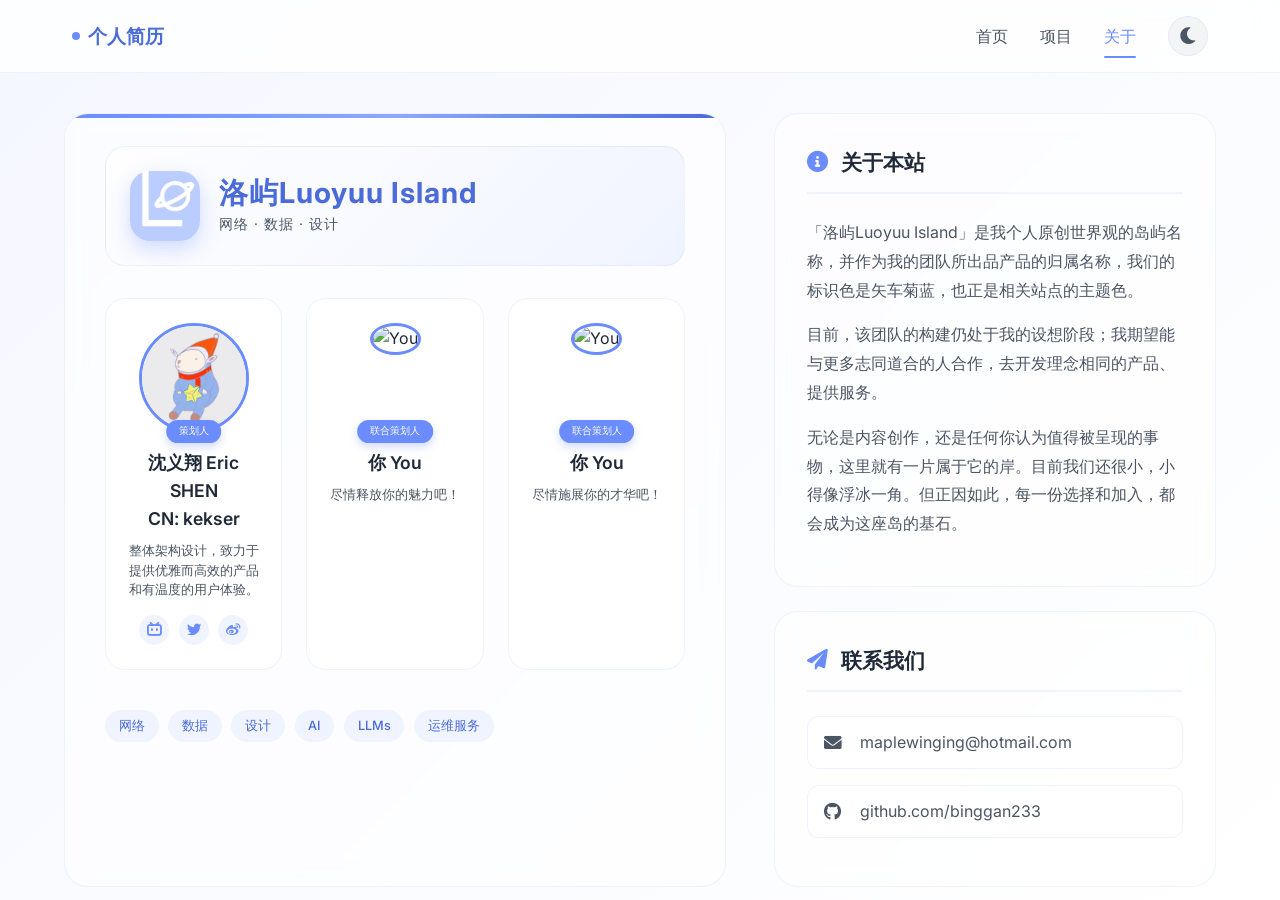
==== about.html @ a8c3c69e "v1.0" ====
<!doctype html>
<html lang="zh-CN">
  <head>
    <meta charset="UTF-8" />
    <meta
      name="viewport"
      content="width=device-width, initial-scale=1.0, viewport-fit=cover"
    />
    <title>关于本站 - Eric SHEN</title>

    <!-- 字体 & 图标库 -->
    <link rel="preconnect" href="https://fonts.googleapis.com" />
    <link rel="preconnect" href="https://fonts.gstatic.com" crossorigin />
    <link
      href="https://fonts.googleapis.com/css2?family=Inter:opsz,wght@14..32,300..700&display=swap"
      rel="stylesheet"
    />
    <link
      href="https://fonts.googleapis.com/css2?family=Noto+Sans+SC:wght@300;400;500;700;900&display=swap"
      rel="stylesheet"
    />
    <link
      rel="stylesheet"
      href="https://cdnjs.cloudflare.com/ajax/libs/font-awesome/6.0.0-beta3/css/all.min.css"
    />

    <!-- CSS文件 -->
    <link rel="stylesheet" href="css/style.css" />
    <link rel="stylesheet" href="css/pages/about/about.css" />
  </head>
  <body>
    <!-- 导航栏 -->
    <nav class="navbar">
      <div class="nav-container">
        <div class="logo">
          <span class="dot"></span>
          <span>个人简历</span>
        </div>
        <div class="nav-right">
          <div class="nav-links">
            <a href="index.html">首页</a>
            <a href="projects.html">项目</a>
            <!-- <a href="contact.html">联系</a> -->
            <a href="about.html" class="active">关于</a>
          </div>
          <button
            class="theme-toggle"
            id="themeToggle"
            aria-label="切换夜间/日间模式"
          >
            <i class="fas fa-moon"></i>
            <i class="fas fa-sun"></i>
          </button>
        </div>
      </div>
    </nav>

    <!-- 关于页面 - 全屏宽布局 -->
    <main class="about-container">
      <!-- 几何粒子背景 -->
      <div class="particle-bg">
        <!-- 圆形粒子 -->
        <div class="geo-particle circle-particle geo-particle-1"></div>
        <div class="geo-particle circle-particle geo-particle-4"></div>
        <div class="geo-particle circle-particle geo-particle-7"></div>
        <div class="geo-particle circle-particle geo-particle-10"></div>

        <!-- 三角形粒子 -->
        <div class="geo-particle triangle-particle geo-particle-2"></div>
        <div class="geo-particle triangle-particle geo-particle-5"></div>
        <div class="geo-particle triangle-particle geo-particle-8"></div>
        <div class="geo-particle triangle-particle geo-particle-11"></div>

        <!-- 正方形粒子 -->
        <div class="geo-particle square-particle geo-particle-3"></div>
        <div class="geo-particle square-particle geo-particle-6"></div>
        <div class="geo-particle square-particle geo-particle-9"></div>
        <div class="geo-particle square-particle geo-particle-12"></div>
      </div>

      <div class="about-content-wrapper">
        <div class="about-content">
          <!-- 左侧：创作团队信息 -->
          <div class="about-team">
            <!-- 团队Logo整合在卡片顶部 -->
            <div class="team-card-header">
              <div class="team-logo-badge">
                <img
                  src="images/luoyuu_logo.png"
                  alt="luoyuu Logo"
                  class="team-logo-badge-image"
                />
                <div class="team-logo-badge-text">
                  <h2 class="team-badge-name">洛屿Luoyuu Island</h2>
                  <p class="team-badge-sub">网络 · 数据 · 设计</p>
                </div>
              </div>
            </div>

            <div class="team-header"></div>

            <div class="team-grid">
              <!-- 成员1 -->
              <div class="team-member">
                <div class="member-avatar">
                  <img src="images/kekser_ava.jpg" alt="Eric SHEN" />
                  <div class="member-role">策划人</div>
                </div>
                <h3 class="member-name">沈义翔 Eric SHEN<br />CN: kekser</h3>
                <p class="member-bio">
                  整体架构设计，致力于提供优雅而高效的产品和有温度的用户体验。
                </p>
                <div class="member-social">
                  <a
                    href="https://space.bilibili.com/57763685"
                    class="member-social-link"
                    target="_blank"
                    ><i class="fab fa-bilibili"></i
                  ></a>
                  <a
                    href="https://x.com/binggankekser"
                    class="member-social-link"
                    target="_blank"
                    ><i class="fab fa-twitter"></i
                  ></a>
                  <a
                    href="https://weibo.com/u/6012935166"
                    class="member-social-link"
                    target="_blank"
                    ><i class="fab fa-weibo"></i
                  ></a>
                </div>
              </div>

              <!-- 成员2 -->
              <div class="team-member">
                <div class="member-avatar">
                  <img
                    src="https://ui-avatars.com/api/?name=你&size=60&background=8aa9ff&color=fff&bold=false"
                    alt="You"
                  />
                  <div class="member-role">联合策划人</div>
                </div>
                <h3 class="member-name">你 You</h3>
                <p class="member-bio">尽情释放你的魅力吧！</p>
              </div>

              <!-- 成员3 -->
              <div class="team-member">
                <div class="member-avatar">
                  <img
                    src="https://ui-avatars.com/api/?name=你&size=60&background=8aa9ff&color=fff&bold=true"
                    alt="You"
                  />
                  <div class="member-role">联合策划人</div>
                </div>
                <h3 class="member-name">你 You</h3>
                <p class="member-bio">尽情施展你的才华吧！</p>
              </div>
            </div>
            <div class="about-tech">
              <span class="tech-badge">网络</span>
              <span class="tech-badge">数据</span>
              <span class="tech-badge">设计</span>
              <span class="tech-badge">AI</span>
              <span class="tech-badge">LLMs</span>
              <span class="tech-badge">运维服务</span>
            </div>
          </div>

          <!-- 右侧：简介信息 -->
          <div class="about-info">
            <!-- 简介卡片 -->
            <div class="info-card about-card">
              <h2 class="card-title-with-icon">
                <i class="fas fa-info-circle"></i>
                关于本站
              </h2>
              <div class="about-description">
                <p>
                  「洛屿Luoyuu
                  Island」是我个人原创世界观的岛屿名称，并作为我的团队所出品产品的归属名称，我们的标识色是矢车菊蓝，也正是相关站点的主题色。
                </p>
                <p>
                  目前，该团队的构建仍处于我的设想阶段；我期望能与更多志同道合的人合作，去开发理念相同的产品、提供服务。
                </p>
                <p>
                  无论是内容创作，还是任何你认为值得被呈现的事物，这里就有一片属于它的岸。目前我们还很小，小得像浮冰一角。但正因如此，每一份选择和加入，都会成为这座岛的基石。
                </p>
              </div>
            </div>

            <!-- 联系卡片 -->
            <div class="info-card contact-card-about">
              <h2 class="card-title-with-icon">
                <i class="fas fa-paper-plane"></i>
                联系我们
              </h2>
              <div class="contact-methods">
                <a
                  href="mailto:maplewinging@hotmail.com"
                  class="contact-method"
                >
                  <i class="fas fa-envelope"></i>
                  <span>maplewinging@hotmail.com</span>
                </a>
                <a
                  href="https://github.com/binggan233"
                  class="contact-method"
                  target="_blank"
                >
                  <i class="fab fa-github"></i>
                  <span>github.com/binggan233</span>
                </a>
              </div>
            </div>
          </div>
        </div>
      </div>

      <!-- 版权信息 -->
      <div class="copyright-footer">
        <p class="copyright-text-footer">
          <i class="fa-regular fa-copyright"></i>
          2026 Eric SHEN · Luoyuu Island 版权所有
        </p>
        <p class="copyright-small-footer">
          v1.0 / in Nanjing / 最后更新: 2026.02
        </p>
      </div>
    </main>

    <!-- JavaScript 文件 -->
    <script src="js/pages/main.js"></script>
    <script src="js/pages/about/about.js"></script>
  </body>
</html>
---- css/style.css ----
/* ===== 主样式入口文件 ===== */

/* 基础样式 */
@import "base.css";

/* 布局样式 */
@import "layout.css";

/* 组件样式 */
@import "components/about.css";
@import "components/academy.css";
@import "components/awards.css";
@import "components/contact.css";
@import "components/content-cards.css";
@import "components/copyright.css";
@import "components/education.css"; /*未使用*/
@import "components/faq.css";
@import "components/hobbies.css";
@import "components/profile-card.css";
@import "components/projects.css";
@import "components/recommendations.css";
@import "components/skills.css";
@import "components/timeline.css";

/* 弹窗样式 */
@import "modals.css";

/* 响应式样式（最后引入） */
@import "responsive.css";
---- css/pages/about/about.css ----
/* ===== 关于页面 - 全屏宽布局 ===== */
.about-container {
  min-height: 100vh;
  width: 100%;
  position: fixed;
  overflow-x: hidden;
  background: linear-gradient(
    135deg,
    var(--bg-light) 0%,
    var(--primary-soft) 100%
  );
  padding: 2rem 4rem 0;
  display: flex;
  flex-direction: column;
}

/* ===== 几何粒子背景 ===== */
.particle-bg {
  position: absolute;
  top: 0;
  left: 0;
  width: 100%;
  height: 100%;
  overflow: hidden;
  pointer-events: none;
  z-index: 0;
}

/* 基础粒子样式 */
.geo-particle {
  position: absolute;
  opacity: 0;
  animation: floatAndFlicker 12s ease-in-out infinite;
}

/* 圆形粒子 */
.circle-particle {
  width: 60px;
  height: 60px;
  border-radius: 50%;
  background: radial-gradient(
    circle at 30% 30%,
    rgba(106, 140, 255, 0.6),
    rgba(74, 107, 216, 0.2)
  );
  box-shadow: 0 0 30px rgba(106, 140, 255, 0.3);
}

/* 三角形粒子 */
.triangle-particle {
  width: 0;
  height: 0;
  border-left: 35px solid transparent;
  border-right: 35px solid transparent;
  border-bottom: 60px solid rgba(138, 169, 255, 0.5);
  transform-origin: center;
  filter: drop-shadow(0 0 20px rgba(138, 169, 255, 0.3));
}

/* 正方形粒子 */
.square-particle {
  width: 50px;
  height: 50px;
  background: rgba(74, 107, 216, 0.4);
  transform: rotate(45deg);
  box-shadow: 0 0 30px rgba(74, 107, 216, 0.3);
}

/* 菱形粒子 */
.diamond-particle {
  width: 45px;
  height: 45px;
  background: rgba(124, 156, 255, 0.4);
  transform: rotate(45deg) scale(1);
  box-shadow: 0 0 30px rgba(124, 156, 255, 0.3);
}

/* 六边形粒子（近似） */
.hexagon-particle {
  width: 55px;
  height: 55px;
  background: rgba(90, 122, 224, 0.35);
  clip-path: polygon(25% 0%, 75% 0%, 100% 50%, 75% 100%, 25% 100%, 0% 50%);
  box-shadow: 0 0 30px rgba(90, 122, 224, 0.3);
}

/* 添加更多颜色变体 */
.circle-particle:nth-child(1) {
  background: radial-gradient(circle at 30% 30%, #6a8cff, #4a6bd8);
}
.circle-particle:nth-child(2) {
  background: radial-gradient(circle at 30% 30%, #8aa9ff, #6a8cff);
}
.circle-particle:nth-child(3) {
  background: radial-gradient(circle at 30% 30%, #7c9cff, #5a7ae0);
}
.circle-particle:nth-child(4) {
  background: radial-gradient(circle at 30% 30%, #9bb5ff, #7c9cff);
}

.triangle-particle:nth-child(1) {
  border-bottom-color: rgba(106, 140, 255, 0.6);
}
.triangle-particle:nth-child(2) {
  border-bottom-color: rgba(138, 169, 255, 0.6);
}
.triangle-particle:nth-child(3) {
  border-bottom-color: rgba(124, 156, 255, 0.6);
}
.triangle-particle:nth-child(4) {
  border-bottom-color: rgba(90, 122, 224, 0.6);
}

.square-particle:nth-child(1) {
  background: rgba(74, 107, 216, 0.5);
}
.square-particle:nth-child(2) {
  background: rgba(106, 140, 255, 0.5);
}
.square-particle:nth-child(3) {
  background: rgba(138, 169, 255, 0.5);
}
.square-particle:nth-child(4) {
  background: rgba(124, 156, 255, 0.5);
}

/* 粒子位置 */
.geo-particle-1 {
  top: 10%;
  left: 5%;
  animation-delay: 0s;
}

.geo-particle-2 {
  top: 20%;
  right: 8%;
  animation-delay: 1.5s;
}

.geo-particle-3 {
  bottom: 15%;
  left: 12%;
  animation-delay: 2.8s;
}

.geo-particle-4 {
  bottom: 25%;
  right: 15%;
  animation-delay: 4.2s;
}

.geo-particle-5 {
  top: 40%;
  left: 20%;
  animation-delay: 5.5s;
}

.geo-particle-6 {
  top: 60%;
  right: 25%;
  animation-delay: 6.8s;
}

.geo-particle-7 {
  bottom: 40%;
  left: 30%;
  animation-delay: 8s;
}

.geo-particle-8 {
  top: 70%;
  right: 35%;
  animation-delay: 9.5s;
}

.geo-particle-9 {
  top: 15%;
  left: 45%;
  animation-delay: 10.8s;
}

.geo-particle-10 {
  bottom: 55%;
  right: 45%;
  animation-delay: 12s;
}

.geo-particle-11 {
  top: 80%;
  left: 55%;
  animation-delay: 13.5s;
}

.geo-particle-12 {
  bottom: 65%;
  right: 60%;
  animation-delay: 14.8s;
}

/* 浮动和闪烁动画 */
@keyframes floatAndFlicker {
  0% {
    transform: translate(0, 0) rotate(0deg) scale(0.8);
    opacity: 0;
  }
  10% {
    opacity: 0.6;
  }
  20% {
    transform: translate(30px, -20px) rotate(45deg) scale(1.2);
    opacity: 0.8;
  }
  30% {
    transform: translate(-20px, 30px) rotate(90deg) scale(1);
    opacity: 0.5;
  }
  40% {
    transform: translate(40px, 10px) rotate(135deg) scale(1.1);
    opacity: 0.7;
  }
  50% {
    transform: translate(-30px, -30px) rotate(180deg) scale(0.9);
    opacity: 0.4;
  }
  60% {
    transform: translate(20px, 40px) rotate(225deg) scale(1.3);
    opacity: 0.9;
  }
  70% {
    transform: translate(-40px, -10px) rotate(270deg) scale(1);
    opacity: 0.5;
  }
  80% {
    transform: translate(10px, -40px) rotate(315deg) scale(1.1);
    opacity: 0.6;
  }
  90% {
    transform: translate(-10px, 20px) rotate(360deg) scale(0.9);
    opacity: 0.4;
  }
  100% {
    transform: translate(0, 0) rotate(0deg) scale(0.8);
    opacity: 0;
  }
}

@keyframes breatheAndMove {
  0% {
    transform: translate(0, 0) rotate(0deg) scale(1);
    opacity: 0.2;
  }
  25% {
    transform: translate(20px, -15px) rotate(45deg) scale(1.3);
    opacity: 0.6;
  }
  50% {
    transform: translate(-15px, 25px) rotate(90deg) scale(1);
    opacity: 0.3;
  }
  75% {
    transform: translate(25px, -20px) rotate(180deg) scale(1.2);
    opacity: 0.5;
  }
  100% {
    transform: translate(0, 0) rotate(0deg) scale(1);
    opacity: 0.2;
  }
}

.geo-particle {
  animation: breatheAndMove 18s ease-in-out infinite;
}

/* ===== 内容包装器 ===== */
.about-content-wrapper {
  /* position: relative; */
  z-index: 1;
  flex: 0.2;
  margin: 0.5rem auto;
}

/* ===== 主要内容区域 ===== */
.about-content {
  display: grid;
  grid-template-columns: 1.2fr 0.8fr;
  gap: 3rem;
  max-width: 1600px;
  margin: 0 auto;
}

/* ===== 左侧：创作团队（包含Logo） ===== */
.about-team {
  background: rgba(255, 255, 255, 0.6);
  backdrop-filter: blur(10px);
  border-radius: var(--radius-xl);
  padding: 2rem 2.5rem;
  box-shadow: var(--shadow-lg);
  border: 1px solid var(--border-light);
  position: relative;
  overflow: hidden;
}

/* 卡片顶部的装饰线条 */
.about-team::before {
  content: "";
  position: absolute;
  top: 0;
  left: 0;
  width: 100%;
  height: 4px;
  background: linear-gradient(
    90deg,
    var(--primary),
    var(--primary-light),
    var(--primary-deep)
  );
  z-index: 1;
}

/* 团队卡片头部 - 整合Logo区域 */
.team-card-header {
  background: linear-gradient(
    315deg,
    var(--primary-soft),
    rgba(255, 255, 255, 0.5)
  );
  border-radius: var(--radius-lg);
  padding: 1.5rem;
  margin-bottom: 2rem;
  border: 1px solid var(--border-light);
  box-shadow: var(--shadow-sm);
  display: flex;
  flex-direction: column;
  gap: 1rem;
}

.team-logo-badge {
  display: flex;
  align-items: center;
  gap: 1.2rem;
}

.team-logo-badge-image {
  width: 70px;
  height: 70px;
  border-radius: 20px; /* 方形圆角，区别于头像的圆形 */
  object-fit: cover;
  /* border: 2px solid var(--primary); */
  box-shadow: 0 8px 20px rgba(106, 140, 255, 0.3);
  background: white;
  transition: all 0.3s ease;
}

.team-logo-badge:hover .team-logo-badge-image {
  transform: rotate(-5deg) scale(1.05);
}

.team-logo-badge-text {
  text-align: left;
}

.team-badge-name {
  font-size: 1.8rem;
  font-weight: 700;
  color: var(--primary-deep);
  margin-bottom: 0.2rem;
  line-height: 1.2;
  letter-spacing: 1px;
}

.team-badge-sub {
  font-size: 0.85rem;
  color: var(--text-secondary);
  letter-spacing: 1px;
  text-transform: uppercase;
}

.team-header {
  margin-bottom: 2rem;
  padding-left: 0.5rem;
}

.section-tag {
  display: inline-block;
  font-size: 0.8rem;
  font-weight: 600;
  letter-spacing: 2px;
  color: var(--primary);
  text-transform: uppercase;
  background: var(--primary-soft);
  padding: 0.2rem 1rem;
  border-radius: var(--radius-full);
  margin-bottom: 1rem;
}

.team-title {
  font-size: 2.2rem;
  font-weight: 700;
  color: var(--text-primary);
  margin-bottom: 0.5rem;
  line-height: 1.2;
}

.team-subtitle {
  font-size: 1rem;
  color: var(--text-secondary);
}

/* 团队成员网格 - 保持不变，但微调间距 */
.team-grid {
  display: grid;
  grid-template-columns: repeat(3, 1fr);
  gap: 1.5rem;
  margin-bottom: 2.5rem;
}

.team-member {
  background: var(--card-bg);
  border-radius: var(--radius-lg);
  padding: 1.5rem 1.2rem;
  text-align: center;
  transition: all 0.3s ease;
  border: 1px solid var(--border-light);
  box-shadow: var(--shadow-sm);
}

.team-member:hover {
  transform: translateY(-8px);
  border-color: var(--primary);
  box-shadow: var(--shadow-lg);
}

.member-avatar {
  position: relative;
  width: 110px;
  height: 110px;
  margin: 0 auto 1rem;
}

.member-avatar img {
  width: 100%;
  height: 100%;
  border-radius: 50%;
  object-fit: cover;
  border: 3px solid var(--primary);
  box-shadow: var(--shadow-md);
  transition: all 0.3s ease;
}

.team-member:hover .member-avatar img {
  transform: scale(1.05);
}

.member-role {
  position: absolute;
  bottom: -10px;
  left: 50%;
  transform: translateX(-50%);
  background: var(--primary);
  color: white;
  font-size: 0.65rem;
  font-weight: 500;
  padding: 0.2rem 0.8rem;
  border-radius: var(--radius-full);
  white-space: nowrap;
  box-shadow: 0 4px 8px rgba(106, 140, 255, 0.3);
}

.member-name {
  font-size: 1.1rem;
  font-weight: 600;
  color: var(--text-primary);
  margin-bottom: 0.5rem;
}

.member-bio {
  font-size: 0.8rem;
  color: var(--text-secondary);
  line-height: 1.5;
  margin-bottom: 1rem;
}

.member-social {
  display: flex;
  justify-content: center;
  gap: 0.6rem;
}

.member-social-link {
  width: 30px;
  height: 30px;
  border-radius: 50%;
  background: var(--primary-soft);
  color: var(--primary);
  display: flex;
  align-items: center;
  justify-content: center;
  transition: all 0.3s ease;
  font-size: 0.9rem;
  text-decoration: none; /* 移除下划线 */
}

.member-social-link:hover {
  background: var(--primary);
  color: white;
  transform: translateY(-3px);
}

/* ===== 右侧：简介信息 ===== */
.about-info {
  display: flex;
  flex-direction: column;
  gap: 1.5rem;
}

.info-card {
  background: rgba(255, 255, 255, 0.6);
  backdrop-filter: blur(10px);
  border-radius: var(--radius-xl);
  padding: 2rem;
  box-shadow: var(--shadow-lg);
  border: 1px solid var(--border-light);
  transition: all 0.3s ease;
}

.info-card:hover {
  transform: translateY(-5px);
  border-color: var(--primary);
}

.card-title-with-icon {
  display: flex;
  align-items: center;
  gap: 0.8rem;
  font-size: 1.3rem;
  font-weight: 600;
  color: var(--text-primary);
  margin-bottom: 1.5rem;
  border-bottom: 2px solid var(--primary-soft);
  padding-bottom: 0.8rem;
}

.card-title-with-icon i {
  color: var(--primary);
}

/* 关于描述 */
.about-description {
  color: var(--text-secondary);
  line-height: 1.8;
  /* margin-bottom: 1.5rem; */
}

.about-description p {
  margin-bottom: 1rem;
}

.about-tech {
  display: flex;
  flex-wrap: wrap;
  gap: 0.6rem;
}

.tech-badge {
  padding: 0.3rem 0.8rem;
  background: var(--primary-soft);
  color: var(--primary-deep);
  border-radius: var(--radius-full);
  font-size: 0.8rem;
  font-weight: 500;
  border: 1px solid transparent;
  transition: all 0.3s ease;
}

.tech-badge:hover {
  background: var(--primary);
  color: white;
  transform: translateY(-2px);
}

/* 联系方法 */
.contact-methods {
  display: flex;
  flex-direction: column;
  gap: 1rem;
  margin-bottom: 1rem;
}

.contact-method {
  display: flex;
  align-items: center;
  gap: 1rem;
  padding: 0.8rem 1rem;
  background: var(--card-bg);
  border-radius: var(--radius-md);
  color: var(--text-secondary);
  text-decoration: none;
  transition: all 0.3s ease;
  border: 1px solid var(--border-light);
}

.contact-method:hover {
  background: var(--primary);
  color: white;
  transform: translateX(8px);
}

.contact-method i {
  width: 20px;
  font-size: 1.1rem;
}

.contact-note {
  font-size: 0.8rem;
  color: var(--text-soft);
  text-align: center;
  margin-top: 0.5rem;
}

@keyframes heartbeat {
  0%,
  100% {
    transform: scale(1);
  }
  25% {
    transform: scale(1.1);
  }
  50% {
    transform: scale(1);
  }
  75% {
    transform: scale(1.05);
  }
}

.thanks-message p {
  font-size: 1rem;
  color: var(--text-primary);
  font-weight: 500;
}

/* ===== 版权信息 - 页脚 ===== */
.copyright-footer {
  position: relative;
  z-index: 1;
  text-align: center;
  /* margin-top: 1rem;
  padding-top: 1rem; */
}

.copyright-text-footer {
  font-size: 0.9rem;
  color: var(--text-secondary);
  margin-bottom: 0.5rem;
}

.copyright-link {
  color: var(--primary);
  text-decoration: none;
  border-bottom: 1px dashed var(--primary);
}

.copyright-link:hover {
  color: var(--primary-deep);
}

.copyright-small-footer {
  font-size: 0.8rem;
  color: var(--text-soft);
}

.copyright-small-footer i {
  font-size: 0.7rem;
}

/* 夜间模式适配 */
[data-theme="dark"] .about-team,
[data-theme="dark"] .info-card {
  background: rgba(26, 31, 48, 0.8);
}

[data-theme="dark"] .team-member {
  background: var(--card-bg);
}

[data-theme="dark"] .team-logo {
  background: rgba(26, 31, 48, 0.6);
}

/* 响应式 */
@media (max-width: 1200px) {
  .about-content {
    grid-template-columns: 1fr;
    gap: 2rem;
  }

  .about-container {
    padding: calc(70px + 2rem) 2rem 2rem;
  }
}

@media (max-width: 768px) {
  .team-grid {
    grid-template-columns: 1fr;
  }

  .team-philosophy {
    grid-template-columns: 1fr;
    gap: 1rem;
  }

  .about-container {
    padding: calc(70px + 1rem) 1rem 1rem;
  }

  .team-title {
    font-size: 2rem;
  }

  .team-logo {
    padding: 0.8rem 1.5rem;
  }

  .logo-text {
    font-size: 1.4rem;
  }
}

/* ===== 夜间模式适配 ===== */
[data-theme="dark"] .about-container {
  background: linear-gradient(
    135deg,
    var(--bg-dark) 0%,
    var(--primary-soft) 100%
  );
}

[data-theme="dark"] .about-team,
[data-theme="dark"] .info-card {
  background: rgba(26, 31, 48, 0.85);
  border-color: var(--border-light);
}

[data-theme="dark"] .team-card-header {
  background: linear-gradient(
    135deg,
    rgba(42, 47, 77, 0.8),
    rgba(26, 31, 48, 0.5)
  );
  border-color: var(--border-light);
}

[data-theme="dark"] .team-logo-badge-image {
  border-color: var(--primary-light);
  box-shadow: 0 8px 20px rgba(124, 156, 255, 0.2);
}

[data-theme="dark"] .team-badge-name {
  color: var(--primary-light);
}

[data-theme="dark"] .team-badge-sub {
  color: var(--text-secondary);
}

[data-theme="dark"] .team-badge-slogan {
  color: var(--primary-light);
  border-top-color: var(--border-light);
}

[data-theme="dark"] .section-tag {
  background: var(--primary-soft);
  color: var(--primary-light);
}

[data-theme="dark"] .team-title {
  color: var(--text-primary);
}

[data-theme="dark"] .team-subtitle {
  color: var(--text-secondary);
}

[data-theme="dark"] .team-member {
  background: var(--card-bg);
  border-color: var(--border-light);
}

[data-theme="dark"] .team-member:hover {
  border-color: var(--primary-light);
}

[data-theme="dark"] .member-name {
  color: var(--text-primary);
}

[data-theme="dark"] .member-bio {
  color: var(--text-secondary);
}

[data-theme="dark"] .member-social-link {
  background: var(--primary-soft);
  color: var(--primary-light);
}

[data-theme="dark"] .member-social-link:hover {
  background: var(--primary-light);
  color: var(--bg-dark);
}

[data-theme="dark"] .philosophy-item {
  background: rgba(26, 31, 48, 0.5);
}

[data-theme="dark"] .philosophy-item:hover {
  background: var(--primary-soft);
}

[data-theme="dark"] .philosophy-item i {
  color: var(--primary-light);
}

[data-theme="dark"] .philosophy-item h4 {
  color: var(--text-primary);
}

[data-theme="dark"] .philosophy-item p {
  color: var(--text-soft);
}

[data-theme="dark"] .card-title-with-icon {
  color: var(--text-primary);
  border-bottom-color: var(--border-light);
}

[data-theme="dark"] .card-title-with-icon i {
  color: var(--primary-light);
}

[data-theme="dark"] .about-description {
  color: var(--text-secondary);
}

[data-theme="dark"] .tech-badge {
  background: var(--primary-soft);
  color: var(--primary-light);
}

[data-theme="dark"] .tech-badge:hover {
  background: var(--primary-light);
  color: var(--bg-dark);
}

[data-theme="dark"] .contact-method {
  background: var(--card-bg);
  border-color: var(--border-light);
  color: var(--text-secondary);
}

[data-theme="dark"] .contact-method:hover {
  background: var(--primary-light);
  color: var(--bg-dark);
}

[data-theme="dark"] .contact-note {
  color: var(--text-soft);
}

[data-theme="dark"] .thanks-message {
  background: linear-gradient(135deg, var(--primary-soft), transparent);
}

[data-theme="dark"] .thanks-message p {
  color: var(--text-primary);
}

/* 粒子背景夜间模式适配 */
[data-theme="dark"] .circle-particle {
  background: radial-gradient(
    circle at 30% 30%,
    rgba(124, 156, 255, 0.4),
    rgba(90, 122, 224, 0.15)
  );
  box-shadow: 0 0 30px rgba(124, 156, 255, 0.2);
}

[data-theme="dark"] .triangle-particle {
  border-bottom-color: rgba(124, 156, 255, 0.3);
  filter: drop-shadow(0 0 20px rgba(124, 156, 255, 0.15));
}

[data-theme="dark"] .square-particle {
  background: rgba(90, 122, 224, 0.25);
  box-shadow: 0 0 30px rgba(90, 122, 224, 0.15);
}

[data-theme="dark"] .diamond-particle {
  background: rgba(124, 156, 255, 0.25);
  box-shadow: 0 0 30px rgba(124, 156, 255, 0.15);
}

[data-theme="dark"] .hexagon-particle {
  background: rgba(106, 140, 255, 0.2);
  box-shadow: 0 0 30px rgba(106, 140, 255, 0.15);
}

/* 版权信息夜间模式适配 */
[data-theme="dark"] .copyright-line {
  background: linear-gradient(
    90deg,
    transparent,
    var(--primary-light),
    transparent
  );
}

[data-theme="dark"] .copyright-text-footer {
  color: var(--text-secondary);
}

[data-theme="dark"] .copyright-link {
  color: var(--primary-light);
}

[data-theme="dark"] .copyright-link:hover {
  color: var(--primary);
}

[data-theme="dark"] .copyright-small-footer {
  color: var(--text-soft);
}
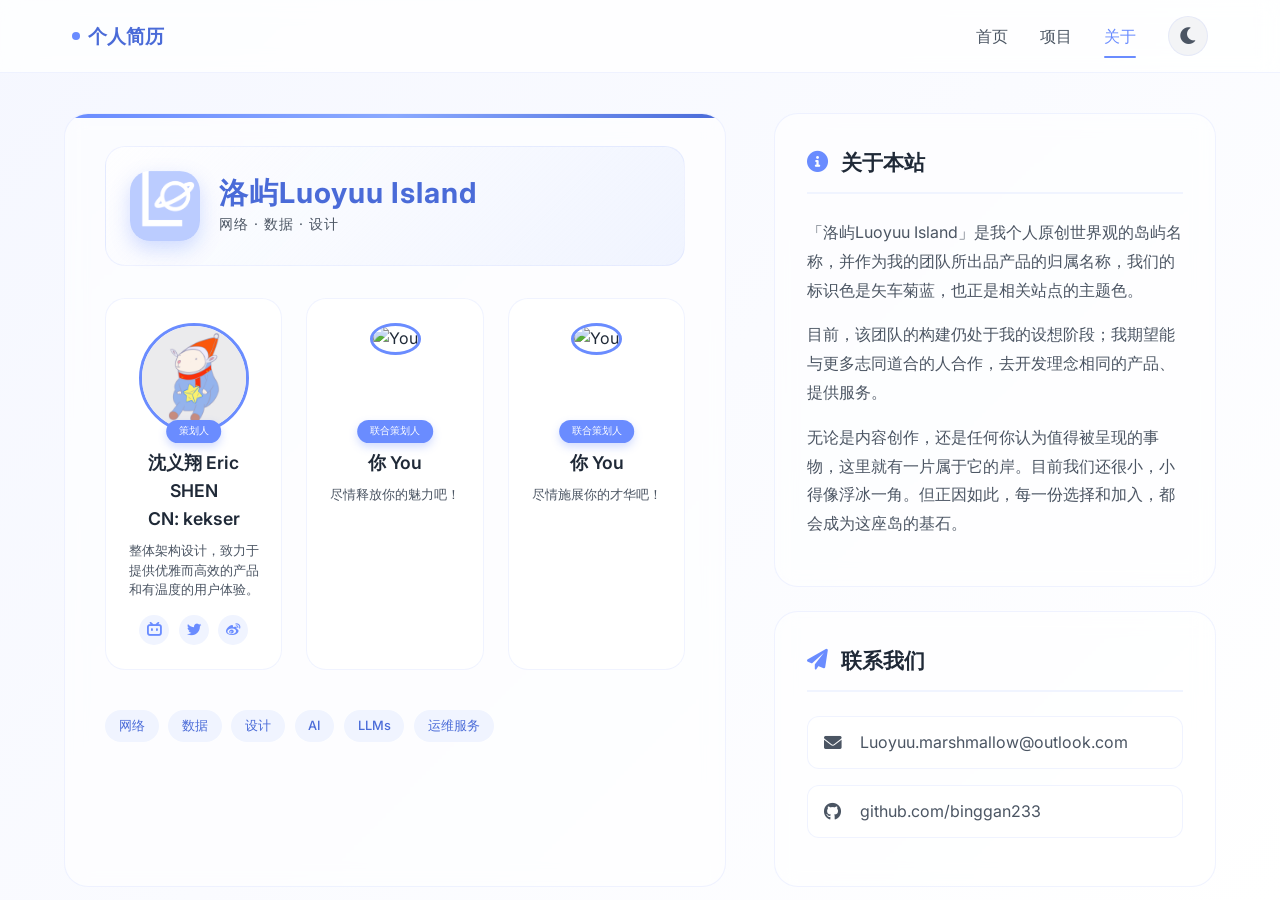
==== commit b294a8b9: "v1.1" ====
--- a/about.html
+++ b/about.html
@@ -7,6 +7,12 @@
       content="width=device-width, initial-scale=1.0, viewport-fit=cover"
     />
     <title>关于本站 - Eric SHEN</title>
+    <link
+      rel="icon"
+      type="image/png"
+      sizes="32x32"
+      href="images/efficientim.png"
+    />
 
     <!-- 字体 & 图标库 -->
     <link rel="preconnect" href="https://fonts.googleapis.com" />
@@ -198,11 +204,11 @@
               </h2>
               <div class="contact-methods">
                 <a
-                  href="mailto:maplewinging@hotmail.com"
+                  href="mailto:Luoyuu.marshmallow@outlook.com"
                   class="contact-method"
                 >
                   <i class="fas fa-envelope"></i>
-                  <span>maplewinging@hotmail.com</span>
+                  <span>Luoyuu.marshmallow@outlook.com</span>
                 </a>
                 <a
                   href="https://github.com/binggan233"
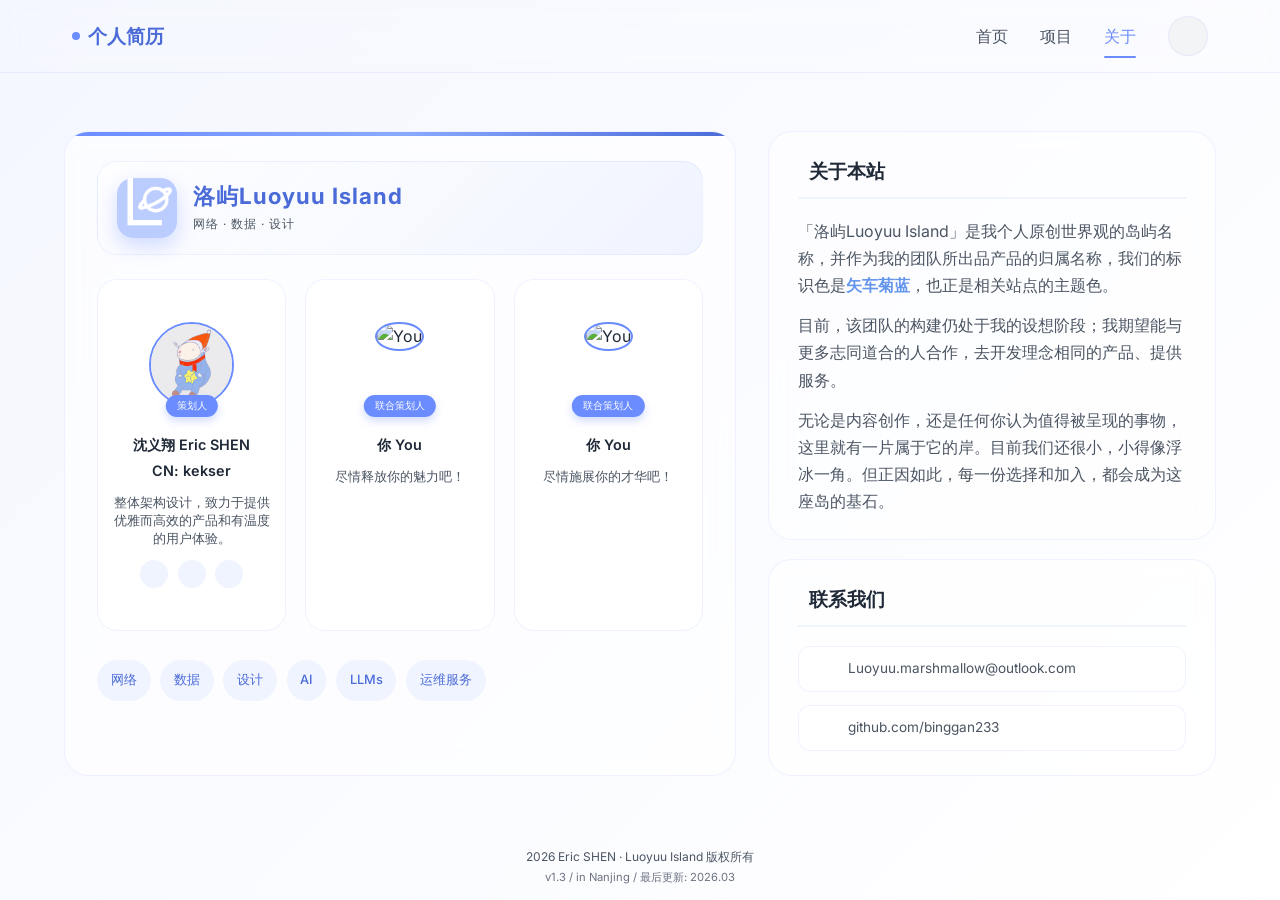
==== commit 38e95011: "v1.5" ====
--- a/about.html
+++ b/about.html
@@ -1,243 +1,241 @@
-<!doctype html>
-<html lang="zh-CN">
-  <head>
-    <meta charset="UTF-8" />
-    <meta
-      name="viewport"
-      content="width=device-width, initial-scale=1.0, viewport-fit=cover"
-    />
-    <title>关于本站 - Eric SHEN</title>
-    <link
-      rel="icon"
-      type="image/png"
-      sizes="32x32"
-      href="images/efficientim.png"
-    />
-
-    <!-- 字体 & 图标库 -->
-    <link rel="preconnect" href="https://fonts.googleapis.com" />
-    <link rel="preconnect" href="https://fonts.gstatic.com" crossorigin />
-    <link
-      href="https://fonts.googleapis.com/css2?family=Inter:opsz,wght@14..32,300..700&display=swap"
-      rel="stylesheet"
-    />
-    <link
-      href="https://fonts.googleapis.com/css2?family=Noto+Sans+SC:wght@300;400;500;700;900&display=swap"
-      rel="stylesheet"
-    />
-    <link
-      rel="stylesheet"
-      href="https://cdnjs.cloudflare.com/ajax/libs/font-awesome/6.0.0-beta3/css/all.min.css"
-    />
-
-    <!-- CSS文件 -->
-    <link rel="stylesheet" href="css/style.css" />
-    <link rel="stylesheet" href="css/pages/about/about.css" />
-  </head>
-  <body>
-    <!-- 导航栏 -->
-    <nav class="navbar">
-      <div class="nav-container">
-        <div class="logo">
-          <span class="dot"></span>
-          <span>个人简历</span>
-        </div>
-        <div class="nav-right">
-          <div class="nav-links">
-            <a href="index.html">首页</a>
-            <a href="projects.html">项目</a>
-            <!-- <a href="contact.html">联系</a> -->
-            <a href="about.html" class="active">关于</a>
-          </div>
-          <button
-            class="theme-toggle"
-            id="themeToggle"
-            aria-label="切换夜间/日间模式"
-          >
-            <i class="fas fa-moon"></i>
-            <i class="fas fa-sun"></i>
-          </button>
-        </div>
-      </div>
-    </nav>
-
-    <!-- 关于页面 - 全屏宽布局 -->
-    <main class="about-container">
-      <!-- 几何粒子背景 -->
-      <div class="particle-bg">
-        <!-- 圆形粒子 -->
-        <div class="geo-particle circle-particle geo-particle-1"></div>
-        <div class="geo-particle circle-particle geo-particle-4"></div>
-        <div class="geo-particle circle-particle geo-particle-7"></div>
-        <div class="geo-particle circle-particle geo-particle-10"></div>
-
-        <!-- 三角形粒子 -->
-        <div class="geo-particle triangle-particle geo-particle-2"></div>
-        <div class="geo-particle triangle-particle geo-particle-5"></div>
-        <div class="geo-particle triangle-particle geo-particle-8"></div>
-        <div class="geo-particle triangle-particle geo-particle-11"></div>
-
-        <!-- 正方形粒子 -->
-        <div class="geo-particle square-particle geo-particle-3"></div>
-        <div class="geo-particle square-particle geo-particle-6"></div>
-        <div class="geo-particle square-particle geo-particle-9"></div>
-        <div class="geo-particle square-particle geo-particle-12"></div>
-      </div>
-
-      <div class="about-content-wrapper">
-        <div class="about-content">
-          <!-- 左侧：创作团队信息 -->
-          <div class="about-team">
-            <!-- 团队Logo整合在卡片顶部 -->
-            <div class="team-card-header">
-              <div class="team-logo-badge">
-                <img
-                  src="images/luoyuu_logo.png"
-                  alt="luoyuu Logo"
-                  class="team-logo-badge-image"
-                />
-                <div class="team-logo-badge-text">
-                  <h2 class="team-badge-name">洛屿Luoyuu Island</h2>
-                  <p class="team-badge-sub">网络 · 数据 · 设计</p>
-                </div>
-              </div>
-            </div>
-
-            <div class="team-header"></div>
-
-            <div class="team-grid">
-              <!-- 成员1 -->
-              <div class="team-member">
-                <div class="member-avatar">
-                  <img src="images/kekser_ava.jpg" alt="Eric SHEN" />
-                  <div class="member-role">策划人</div>
-                </div>
-                <h3 class="member-name">沈义翔 Eric SHEN<br />CN: kekser</h3>
-                <p class="member-bio">
-                  整体架构设计，致力于提供优雅而高效的产品和有温度的用户体验。
-                </p>
-                <div class="member-social">
-                  <a
-                    href="https://space.bilibili.com/57763685"
-                    class="member-social-link"
-                    target="_blank"
-                    ><i class="fab fa-bilibili"></i
-                  ></a>
-                  <a
-                    href="https://x.com/binggankekser"
-                    class="member-social-link"
-                    target="_blank"
-                    ><i class="fab fa-twitter"></i
-                  ></a>
-                  <a
-                    href="https://weibo.com/u/6012935166"
-                    class="member-social-link"
-                    target="_blank"
-                    ><i class="fab fa-weibo"></i
-                  ></a>
-                </div>
-              </div>
-
-              <!-- 成员2 -->
-              <div class="team-member">
-                <div class="member-avatar">
-                  <img
-                    src="https://ui-avatars.com/api/?name=你&size=60&background=8aa9ff&color=fff&bold=false"
-                    alt="You"
-                  />
-                  <div class="member-role">联合策划人</div>
-                </div>
-                <h3 class="member-name">你 You</h3>
-                <p class="member-bio">尽情释放你的魅力吧！</p>
-              </div>
-
-              <!-- 成员3 -->
-              <div class="team-member">
-                <div class="member-avatar">
-                  <img
-                    src="https://ui-avatars.com/api/?name=你&size=60&background=8aa9ff&color=fff&bold=true"
-                    alt="You"
-                  />
-                  <div class="member-role">联合策划人</div>
-                </div>
-                <h3 class="member-name">你 You</h3>
-                <p class="member-bio">尽情施展你的才华吧！</p>
-              </div>
-            </div>
-            <div class="about-tech">
-              <span class="tech-badge">网络</span>
-              <span class="tech-badge">数据</span>
-              <span class="tech-badge">设计</span>
-              <span class="tech-badge">AI</span>
-              <span class="tech-badge">LLMs</span>
-              <span class="tech-badge">运维服务</span>
-            </div>
-          </div>
-
-          <!-- 右侧：简介信息 -->
-          <div class="about-info">
-            <!-- 简介卡片 -->
-            <div class="info-card about-card">
-              <h2 class="card-title-with-icon">
-                <i class="fas fa-info-circle"></i>
-                关于本站
-              </h2>
-              <div class="about-description">
-                <p>
-                  「洛屿Luoyuu
-                  Island」是我个人原创世界观的岛屿名称，并作为我的团队所出品产品的归属名称，我们的标识色是矢车菊蓝，也正是相关站点的主题色。
-                </p>
-                <p>
-                  目前，该团队的构建仍处于我的设想阶段；我期望能与更多志同道合的人合作，去开发理念相同的产品、提供服务。
-                </p>
-                <p>
-                  无论是内容创作，还是任何你认为值得被呈现的事物，这里就有一片属于它的岸。目前我们还很小，小得像浮冰一角。但正因如此，每一份选择和加入，都会成为这座岛的基石。
-                </p>
-              </div>
-            </div>
-
-            <!-- 联系卡片 -->
-            <div class="info-card contact-card-about">
-              <h2 class="card-title-with-icon">
-                <i class="fas fa-paper-plane"></i>
-                联系我们
-              </h2>
-              <div class="contact-methods">
-                <a
-                  href="mailto:Luoyuu.marshmallow@outlook.com"
-                  class="contact-method"
-                >
-                  <i class="fas fa-envelope"></i>
-                  <span>Luoyuu.marshmallow@outlook.com</span>
-                </a>
-                <a
-                  href="https://github.com/binggan233"
-                  class="contact-method"
-                  target="_blank"
-                >
-                  <i class="fab fa-github"></i>
-                  <span>github.com/binggan233</span>
-                </a>
-              </div>
-            </div>
-          </div>
-        </div>
-      </div>
-
-      <!-- 版权信息 -->
-      <div class="copyright-footer">
-        <p class="copyright-text-footer">
-          <i class="fa-regular fa-copyright"></i>
-          2026 Eric SHEN · Luoyuu Island 版权所有
-        </p>
-        <p class="copyright-small-footer">
-          v1.0 / in Nanjing / 最后更新: 2026.02
-        </p>
-      </div>
-    </main>
-
-    <!-- JavaScript 文件 -->
-    <script src="js/pages/main.js"></script>
-    <script src="js/pages/about/about.js"></script>
-  </body>
-</html>
+<!doctype html>
+<html lang="zh-CN">
+  <head>
+    <meta charset="UTF-8" />
+    <meta
+      name="viewport"
+      content="width=device-width, initial-scale=1.0, viewport-fit=cover"
+    />
+    <title>关于本站 - Eric SHEN</title>
+    <link
+      rel="icon"
+      type="image/png"
+      sizes="32x32"
+      href="images/efficientim.png"
+    />
+
+    <!-- 字体 & 图标库 -->
+    <link rel="preconnect" href="https://fonts.googleapis.com" />
+    <link rel="preconnect" href="https://fonts.gstatic.com" crossorigin />
+    <link
+      href="https://fonts.googleapis.com/css2?family=Inter:opsz,wght@14..32,300..700&display=swap"
+      rel="stylesheet"
+    />
+    <link
+      href="https://fonts.googleapis.com/css2?family=Noto+Sans+SC:wght@300;400;500;700;900&display=swap"
+      rel="stylesheet"
+    />
+    <!-- CSS文件 -->
+    <link rel="stylesheet" href="css/style.css" />
+    <link rel="stylesheet" href="css/pages/about/about.css" />
+  </head>
+  <body>
+    <!-- 导航栏 -->
+    <nav class="navbar">
+      <div class="nav-container">
+        <div class="logo">
+          <span class="dot"></span>
+          <span>个人简历</span>
+        </div>
+        <div class="nav-right">
+          <div class="nav-links">
+            <a href="index.html">首页</a>
+            <a href="projects.html">项目</a>
+            <!-- <a href="contact.html">联系</a> -->
+            <a href="about.html" class="active">关于</a>
+          </div>
+          <button
+            class="theme-toggle"
+            id="themeToggle"
+            aria-label="切换夜间/日间模式"
+          >
+            <i class="fas fa-moon"></i>
+            <i class="fas fa-sun"></i>
+          </button>
+        </div>
+      </div>
+    </nav>
+
+    <!-- 关于页面 - 全屏宽布局 -->
+    <main class="about-container">
+      <!-- 几何粒子背景 -->
+      <div class="particle-bg">
+        <!-- 圆形粒子 -->
+        <div class="geo-particle circle-particle geo-particle-1"></div>
+        <div class="geo-particle circle-particle geo-particle-4"></div>
+        <div class="geo-particle circle-particle geo-particle-7"></div>
+        <div class="geo-particle circle-particle geo-particle-10"></div>
+
+        <!-- 三角形粒子 -->
+        <div class="geo-particle triangle-particle geo-particle-2"></div>
+        <div class="geo-particle triangle-particle geo-particle-5"></div>
+        <div class="geo-particle triangle-particle geo-particle-8"></div>
+        <div class="geo-particle triangle-particle geo-particle-11"></div>
+
+        <!-- 正方形粒子 -->
+        <div class="geo-particle square-particle geo-particle-3"></div>
+        <div class="geo-particle square-particle geo-particle-6"></div>
+        <div class="geo-particle square-particle geo-particle-9"></div>
+        <div class="geo-particle square-particle geo-particle-12"></div>
+      </div>
+
+      <div class="about-content-wrapper">
+        <div class="about-content">
+          <!-- 左侧：创作团队信息 -->
+          <div class="about-team">
+            <!-- 团队Logo整合在卡片顶部 -->
+            <div class="team-card-header">
+              <div class="team-logo-badge">
+                <img
+                  src="images/luoyuu_logo.png"
+                  alt="luoyuu Logo"
+                  class="team-logo-badge-image"
+                />
+                <div class="team-logo-badge-text">
+                  <h2 class="team-badge-name">洛屿Luoyuu Island</h2>
+                  <p class="team-badge-sub">网络 · 数据 · 设计</p>
+                </div>
+              </div>
+            </div>
+
+            <div class="team-header"></div>
+
+            <div class="team-grid">
+              <!-- 成员1 -->
+              <div class="team-member">
+                <div class="member-avatar">
+                  <img src="images/kekser_ava.jpg" alt="Eric SHEN" />
+                  <div class="member-role">策划人</div>
+                </div>
+                <h3 class="member-name">沈义翔 Eric SHEN<br />CN: kekser</h3>
+                <p class="member-bio">
+                  整体架构设计，致力于提供优雅而高效的产品和有温度的用户体验。
+                </p>
+                <div class="member-social">
+                  <a
+                    href="https://space.bilibili.com/57763685"
+                    class="member-social-link"
+                    target="_blank"
+                    ><i class="fab fa-bilibili"></i
+                  ></a>
+                  <a
+                    href="https://x.com/binggankekser"
+                    class="member-social-link"
+                    target="_blank"
+                    ><i class="fab fa-twitter"></i
+                  ></a>
+                  <a
+                    href="https://weibo.com/u/6012935166"
+                    class="member-social-link"
+                    target="_blank"
+                    ><i class="fab fa-weibo"></i
+                  ></a>
+                </div>
+              </div>
+
+              <!-- 成员2 -->
+              <div class="team-member">
+                <div class="member-avatar">
+                  <img
+                    src="https://ui-avatars.com/api/?name=你&size=60&background=8aa9ff&color=fff&bold=false"
+                    alt="You"
+                  />
+                  <div class="member-role">联合策划人</div>
+                </div>
+                <h3 class="member-name">你 You</h3>
+                <p class="member-bio">尽情释放你的魅力吧！</p>
+              </div>
+
+              <!-- 成员3 -->
+              <div class="team-member">
+                <div class="member-avatar">
+                  <img
+                    src="https://ui-avatars.com/api/?name=你&size=60&background=8aa9ff&color=fff&bold=true"
+                    alt="You"
+                  />
+                  <div class="member-role">联合策划人</div>
+                </div>
+                <h3 class="member-name">你 You</h3>
+                <p class="member-bio">尽情施展你的才华吧！</p>
+              </div>
+            </div>
+            <div class="about-tech">
+              <span class="tech-badge">网络</span>
+              <span class="tech-badge">数据</span>
+              <span class="tech-badge">设计</span>
+              <span class="tech-badge">AI</span>
+              <span class="tech-badge">LLMs</span>
+              <span class="tech-badge">运维服务</span>
+            </div>
+          </div>
+
+          <!-- 右侧：简介信息 -->
+          <div class="about-info">
+            <!-- 简介卡片 -->
+            <div class="info-card about-card">
+              <h2 class="card-title-with-icon">
+                <i class="fas fa-info-circle"></i>
+                关于本站
+              </h2>
+              <div class="about-description">
+                <p>
+                  「洛屿Luoyuu
+                  Island」是我个人原创世界观的岛屿名称，并作为我的团队所出品产品的归属名称，我们的标识色是<strong
+                    style="color: #6495ed"
+                    >矢车菊蓝</strong
+                  >，也正是相关站点的主题色。
+                </p>
+                <p>
+                  目前，该团队的构建仍处于我的设想阶段；我期望能与更多志同道合的人合作，去开发理念相同的产品、提供服务。
+                </p>
+                <p>
+                  无论是内容创作，还是任何你认为值得被呈现的事物，这里就有一片属于它的岸。目前我们还很小，小得像浮冰一角。但正因如此，每一份选择和加入，都会成为这座岛的基石。
+                </p>
+              </div>
+            </div>
+
+            <!-- 联系卡片 -->
+            <div class="info-card contact-card-about">
+              <h2 class="card-title-with-icon">
+                <i class="fas fa-paper-plane"></i>
+                联系我们
+              </h2>
+              <div class="contact-methods">
+                <a
+                  href="mailto:Luoyuu.marshmallow@outlook.com"
+                  class="contact-method"
+                >
+                  <i class="fas fa-envelope"></i>
+                  <span>Luoyuu.marshmallow@outlook.com</span>
+                </a>
+                <a
+                  href="https://github.com/binggan233"
+                  class="contact-method"
+                  target="_blank"
+                >
+                  <i class="fab fa-github"></i>
+                  <span>github.com/binggan233</span>
+                </a>
+              </div>
+            </div>
+          </div>
+        </div>
+      </div>
+
+      <!-- 版权信息 -->
+      <div class="copyright-footer">
+        <p class="copyright-text-footer">
+          <i class="fa-regular fa-copyright"></i>
+          2026 Eric SHEN · Luoyuu Island 版权所有
+        </p>
+        <p class="copyright-small-footer">
+          v1.3 / in Nanjing / 最后更新: 2026.03
+        </p>
+      </div>
+    </main>
+
+    <!-- JavaScript 文件 -->
+    <script src="js/pages/main.js"></script>
+    <script src="js/pages/about/about.js"></script>
+  </body>
+</html>
--- a/css/pages/about/about.css
+++ b/css/pages/about/about.css
@@ -1,931 +1,897 @@
-/* ===== 关于页面 - 全屏宽布局 ===== */
-.about-container {
-  min-height: 100vh;
-  width: 100%;
-  position: fixed;
-  overflow-x: hidden;
-  background: linear-gradient(
-    135deg,
-    var(--bg-light) 0%,
-    var(--primary-soft) 100%
-  );
-  padding: 2rem 4rem 0;
-  display: flex;
-  flex-direction: column;
-}
-
-/* ===== 几何粒子背景 ===== */
-.particle-bg {
-  position: absolute;
-  top: 0;
-  left: 0;
-  width: 100%;
-  height: 100%;
-  overflow: hidden;
-  pointer-events: none;
-  z-index: 0;
-}
-
-/* 基础粒子样式 */
-.geo-particle {
-  position: absolute;
-  opacity: 0;
-  animation: floatAndFlicker 12s ease-in-out infinite;
-}
-
-/* 圆形粒子 */
-.circle-particle {
-  width: 60px;
-  height: 60px;
-  border-radius: 50%;
-  background: radial-gradient(
-    circle at 30% 30%,
-    rgba(106, 140, 255, 0.6),
-    rgba(74, 107, 216, 0.2)
-  );
-  box-shadow: 0 0 30px rgba(106, 140, 255, 0.3);
-}
-
-/* 三角形粒子 */
-.triangle-particle {
-  width: 0;
-  height: 0;
-  border-left: 35px solid transparent;
-  border-right: 35px solid transparent;
-  border-bottom: 60px solid rgba(138, 169, 255, 0.5);
-  transform-origin: center;
-  filter: drop-shadow(0 0 20px rgba(138, 169, 255, 0.3));
-}
-
-/* 正方形粒子 */
-.square-particle {
-  width: 50px;
-  height: 50px;
-  background: rgba(74, 107, 216, 0.4);
-  transform: rotate(45deg);
-  box-shadow: 0 0 30px rgba(74, 107, 216, 0.3);
-}
-
-/* 菱形粒子 */
-.diamond-particle {
-  width: 45px;
-  height: 45px;
-  background: rgba(124, 156, 255, 0.4);
-  transform: rotate(45deg) scale(1);
-  box-shadow: 0 0 30px rgba(124, 156, 255, 0.3);
-}
-
-/* 六边形粒子（近似） */
-.hexagon-particle {
-  width: 55px;
-  height: 55px;
-  background: rgba(90, 122, 224, 0.35);
-  clip-path: polygon(25% 0%, 75% 0%, 100% 50%, 75% 100%, 25% 100%, 0% 50%);
-  box-shadow: 0 0 30px rgba(90, 122, 224, 0.3);
-}
-
-/* 添加更多颜色变体 */
-.circle-particle:nth-child(1) {
-  background: radial-gradient(circle at 30% 30%, #6a8cff, #4a6bd8);
-}
-.circle-particle:nth-child(2) {
-  background: radial-gradient(circle at 30% 30%, #8aa9ff, #6a8cff);
-}
-.circle-particle:nth-child(3) {
-  background: radial-gradient(circle at 30% 30%, #7c9cff, #5a7ae0);
-}
-.circle-particle:nth-child(4) {
-  background: radial-gradient(circle at 30% 30%, #9bb5ff, #7c9cff);
-}
-
-.triangle-particle:nth-child(1) {
-  border-bottom-color: rgba(106, 140, 255, 0.6);
-}
-.triangle-particle:nth-child(2) {
-  border-bottom-color: rgba(138, 169, 255, 0.6);
-}
-.triangle-particle:nth-child(3) {
-  border-bottom-color: rgba(124, 156, 255, 0.6);
-}
-.triangle-particle:nth-child(4) {
-  border-bottom-color: rgba(90, 122, 224, 0.6);
-}
-
-.square-particle:nth-child(1) {
-  background: rgba(74, 107, 216, 0.5);
-}
-.square-particle:nth-child(2) {
-  background: rgba(106, 140, 255, 0.5);
-}
-.square-particle:nth-child(3) {
-  background: rgba(138, 169, 255, 0.5);
-}
-.square-particle:nth-child(4) {
-  background: rgba(124, 156, 255, 0.5);
-}
-
-/* 粒子位置 */
-.geo-particle-1 {
-  top: 10%;
-  left: 5%;
-  animation-delay: 0s;
-}
-
-.geo-particle-2 {
-  top: 20%;
-  right: 8%;
-  animation-delay: 1.5s;
-}
-
-.geo-particle-3 {
-  bottom: 15%;
-  left: 12%;
-  animation-delay: 2.8s;
-}
-
-.geo-particle-4 {
-  bottom: 25%;
-  right: 15%;
-  animation-delay: 4.2s;
-}
-
-.geo-particle-5 {
-  top: 40%;
-  left: 20%;
-  animation-delay: 5.5s;
-}
-
-.geo-particle-6 {
-  top: 60%;
-  right: 25%;
-  animation-delay: 6.8s;
-}
-
-.geo-particle-7 {
-  bottom: 40%;
-  left: 30%;
-  animation-delay: 8s;
-}
-
-.geo-particle-8 {
-  top: 70%;
-  right: 35%;
-  animation-delay: 9.5s;
-}
-
-.geo-particle-9 {
-  top: 15%;
-  left: 45%;
-  animation-delay: 10.8s;
-}
-
-.geo-particle-10 {
-  bottom: 55%;
-  right: 45%;
-  animation-delay: 12s;
-}
-
-.geo-particle-11 {
-  top: 80%;
-  left: 55%;
-  animation-delay: 13.5s;
-}
-
-.geo-particle-12 {
-  bottom: 65%;
-  right: 60%;
-  animation-delay: 14.8s;
-}
-
-/* 浮动和闪烁动画 */
-@keyframes floatAndFlicker {
-  0% {
-    transform: translate(0, 0) rotate(0deg) scale(0.8);
-    opacity: 0;
-  }
-  10% {
-    opacity: 0.6;
-  }
-  20% {
-    transform: translate(30px, -20px) rotate(45deg) scale(1.2);
-    opacity: 0.8;
-  }
-  30% {
-    transform: translate(-20px, 30px) rotate(90deg) scale(1);
-    opacity: 0.5;
-  }
-  40% {
-    transform: translate(40px, 10px) rotate(135deg) scale(1.1);
-    opacity: 0.7;
-  }
-  50% {
-    transform: translate(-30px, -30px) rotate(180deg) scale(0.9);
-    opacity: 0.4;
-  }
-  60% {
-    transform: translate(20px, 40px) rotate(225deg) scale(1.3);
-    opacity: 0.9;
-  }
-  70% {
-    transform: translate(-40px, -10px) rotate(270deg) scale(1);
-    opacity: 0.5;
-  }
-  80% {
-    transform: translate(10px, -40px) rotate(315deg) scale(1.1);
-    opacity: 0.6;
-  }
-  90% {
-    transform: translate(-10px, 20px) rotate(360deg) scale(0.9);
-    opacity: 0.4;
-  }
-  100% {
-    transform: translate(0, 0) rotate(0deg) scale(0.8);
-    opacity: 0;
-  }
-}
-
-@keyframes breatheAndMove {
-  0% {
-    transform: translate(0, 0) rotate(0deg) scale(1);
-    opacity: 0.2;
-  }
-  25% {
-    transform: translate(20px, -15px) rotate(45deg) scale(1.3);
-    opacity: 0.6;
-  }
-  50% {
-    transform: translate(-15px, 25px) rotate(90deg) scale(1);
-    opacity: 0.3;
-  }
-  75% {
-    transform: translate(25px, -20px) rotate(180deg) scale(1.2);
-    opacity: 0.5;
-  }
-  100% {
-    transform: translate(0, 0) rotate(0deg) scale(1);
-    opacity: 0.2;
-  }
-}
-
-.geo-particle {
-  animation: breatheAndMove 18s ease-in-out infinite;
-}
-
-/* ===== 内容包装器 ===== */
-.about-content-wrapper {
-  /* position: relative; */
-  z-index: 1;
-  flex: 0.2;
-  margin: 0.5rem auto;
-}
-
-/* ===== 主要内容区域 ===== */
-.about-content {
-  display: grid;
-  grid-template-columns: 1.2fr 0.8fr;
-  gap: 3rem;
-  max-width: 1600px;
-  margin: 0 auto;
-}
-
-/* ===== 左侧：创作团队（包含Logo） ===== */
-.about-team {
-  background: rgba(255, 255, 255, 0.6);
-  backdrop-filter: blur(10px);
-  border-radius: var(--radius-xl);
-  padding: 2rem 2.5rem;
-  box-shadow: var(--shadow-lg);
-  border: 1px solid var(--border-light);
-  position: relative;
-  overflow: hidden;
-}
-
-/* 卡片顶部的装饰线条 */
-.about-team::before {
-  content: "";
-  position: absolute;
-  top: 0;
-  left: 0;
-  width: 100%;
-  height: 4px;
-  background: linear-gradient(
-    90deg,
-    var(--primary),
-    var(--primary-light),
-    var(--primary-deep)
-  );
-  z-index: 1;
-}
-
-/* 团队卡片头部 - 整合Logo区域 */
-.team-card-header {
-  background: linear-gradient(
-    315deg,
-    var(--primary-soft),
-    rgba(255, 255, 255, 0.5)
-  );
-  border-radius: var(--radius-lg);
-  padding: 1.5rem;
-  margin-bottom: 2rem;
-  border: 1px solid var(--border-light);
-  box-shadow: var(--shadow-sm);
-  display: flex;
-  flex-direction: column;
-  gap: 1rem;
-}
-
-.team-logo-badge {
-  display: flex;
-  align-items: center;
-  gap: 1.2rem;
-}
-
-.team-logo-badge-image {
-  width: 70px;
-  height: 70px;
-  border-radius: 20px; /* 方形圆角，区别于头像的圆形 */
-  object-fit: cover;
-  /* border: 2px solid var(--primary); */
-  box-shadow: 0 8px 20px rgba(106, 140, 255, 0.3);
-  background: white;
-  transition: all 0.3s ease;
-}
-
-.team-logo-badge:hover .team-logo-badge-image {
-  transform: rotate(-5deg) scale(1.05);
-}
-
-.team-logo-badge-text {
-  text-align: left;
-}
-
-.team-badge-name {
-  font-size: 1.8rem;
-  font-weight: 700;
-  color: var(--primary-deep);
-  margin-bottom: 0.2rem;
-  line-height: 1.2;
-  letter-spacing: 1px;
-}
-
-.team-badge-sub {
-  font-size: 0.85rem;
-  color: var(--text-secondary);
-  letter-spacing: 1px;
-  text-transform: uppercase;
-}
-
-.team-header {
-  margin-bottom: 2rem;
-  padding-left: 0.5rem;
-}
-
-.section-tag {
-  display: inline-block;
-  font-size: 0.8rem;
-  font-weight: 600;
-  letter-spacing: 2px;
-  color: var(--primary);
-  text-transform: uppercase;
-  background: var(--primary-soft);
-  padding: 0.2rem 1rem;
-  border-radius: var(--radius-full);
-  margin-bottom: 1rem;
-}
-
-.team-title {
-  font-size: 2.2rem;
-  font-weight: 700;
-  color: var(--text-primary);
-  margin-bottom: 0.5rem;
-  line-height: 1.2;
-}
-
-.team-subtitle {
-  font-size: 1rem;
-  color: var(--text-secondary);
-}
-
-/* 团队成员网格 - 保持不变，但微调间距 */
-.team-grid {
-  display: grid;
-  grid-template-columns: repeat(3, 1fr);
-  gap: 1.5rem;
-  margin-bottom: 2.5rem;
-}
-
-.team-member {
-  background: var(--card-bg);
-  border-radius: var(--radius-lg);
-  padding: 1.5rem 1.2rem;
-  text-align: center;
-  transition: all 0.3s ease;
-  border: 1px solid var(--border-light);
-  box-shadow: var(--shadow-sm);
-}
-
-.team-member:hover {
-  transform: translateY(-8px);
-  border-color: var(--primary);
-  box-shadow: var(--shadow-lg);
-}
-
-.member-avatar {
-  position: relative;
-  width: 110px;
-  height: 110px;
-  margin: 0 auto 1rem;
-}
-
-.member-avatar img {
-  width: 100%;
-  height: 100%;
-  border-radius: 50%;
-  object-fit: cover;
-  border: 3px solid var(--primary);
-  box-shadow: var(--shadow-md);
-  transition: all 0.3s ease;
-}
-
-.team-member:hover .member-avatar img {
-  transform: scale(1.05);
-}
-
-.member-role {
-  position: absolute;
-  bottom: -10px;
-  left: 50%;
-  transform: translateX(-50%);
-  background: var(--primary);
-  color: white;
-  font-size: 0.65rem;
-  font-weight: 500;
-  padding: 0.2rem 0.8rem;
-  border-radius: var(--radius-full);
-  white-space: nowrap;
-  box-shadow: 0 4px 8px rgba(106, 140, 255, 0.3);
-}
-
-.member-name {
-  font-size: 1.1rem;
-  font-weight: 600;
-  color: var(--text-primary);
-  margin-bottom: 0.5rem;
-}
-
-.member-bio {
-  font-size: 0.8rem;
-  color: var(--text-secondary);
-  line-height: 1.5;
-  margin-bottom: 1rem;
-}
-
-.member-social {
-  display: flex;
-  justify-content: center;
-  gap: 0.6rem;
-}
-
-.member-social-link {
-  width: 30px;
-  height: 30px;
-  border-radius: 50%;
-  background: var(--primary-soft);
-  color: var(--primary);
-  display: flex;
-  align-items: center;
-  justify-content: center;
-  transition: all 0.3s ease;
-  font-size: 0.9rem;
-  text-decoration: none; /* 移除下划线 */
-}
-
-.member-social-link:hover {
-  background: var(--primary);
-  color: white;
-  transform: translateY(-3px);
-}
-
-/* ===== 右侧：简介信息 ===== */
-.about-info {
-  display: flex;
-  flex-direction: column;
-  gap: 1.5rem;
-}
-
-.info-card {
-  background: rgba(255, 255, 255, 0.6);
-  backdrop-filter: blur(10px);
-  border-radius: var(--radius-xl);
-  padding: 2rem;
-  box-shadow: var(--shadow-lg);
-  border: 1px solid var(--border-light);
-  transition: all 0.3s ease;
-}
-
-.info-card:hover {
-  transform: translateY(-5px);
-  border-color: var(--primary);
-}
-
-.card-title-with-icon {
-  display: flex;
-  align-items: center;
-  gap: 0.8rem;
-  font-size: 1.3rem;
-  font-weight: 600;
-  color: var(--text-primary);
-  margin-bottom: 1.5rem;
-  border-bottom: 2px solid var(--primary-soft);
-  padding-bottom: 0.8rem;
-}
-
-.card-title-with-icon i {
-  color: var(--primary);
-}
-
-/* 关于描述 */
-.about-description {
-  color: var(--text-secondary);
-  line-height: 1.8;
-  /* margin-bottom: 1.5rem; */
-}
-
-.about-description p {
-  margin-bottom: 1rem;
-}
-
-.about-tech {
-  display: flex;
-  flex-wrap: wrap;
-  gap: 0.6rem;
-}
-
-.tech-badge {
-  padding: 0.3rem 0.8rem;
-  background: var(--primary-soft);
-  color: var(--primary-deep);
-  border-radius: var(--radius-full);
-  font-size: 0.8rem;
-  font-weight: 500;
-  border: 1px solid transparent;
-  transition: all 0.3s ease;
-}
-
-.tech-badge:hover {
-  background: var(--primary);
-  color: white;
-  transform: translateY(-2px);
-}
-
-/* 联系方法 */
-.contact-methods {
-  display: flex;
-  flex-direction: column;
-  gap: 1rem;
-  margin-bottom: 1rem;
-}
-
-.contact-method {
-  display: flex;
-  align-items: center;
-  gap: 1rem;
-  padding: 0.8rem 1rem;
-  background: var(--card-bg);
-  border-radius: var(--radius-md);
-  color: var(--text-secondary);
-  text-decoration: none;
-  transition: all 0.3s ease;
-  border: 1px solid var(--border-light);
-}
-
-.contact-method:hover {
-  background: var(--primary);
-  color: white;
-  transform: translateX(8px);
-}
-
-.contact-method i {
-  width: 20px;
-  font-size: 1.1rem;
-}
-
-.contact-note {
-  font-size: 0.8rem;
-  color: var(--text-soft);
-  text-align: center;
-  margin-top: 0.5rem;
-}
-
-@keyframes heartbeat {
-  0%,
-  100% {
-    transform: scale(1);
-  }
-  25% {
-    transform: scale(1.1);
-  }
-  50% {
-    transform: scale(1);
-  }
-  75% {
-    transform: scale(1.05);
-  }
-}
-
-.thanks-message p {
-  font-size: 1rem;
-  color: var(--text-primary);
-  font-weight: 500;
-}
-
-/* ===== 版权信息 - 页脚 ===== */
-.copyright-footer {
-  position: relative;
-  z-index: 1;
-  text-align: center;
-  /* margin-top: 1rem;
-  padding-top: 1rem; */
-}
-
-.copyright-text-footer {
-  font-size: 0.9rem;
-  color: var(--text-secondary);
-  margin-bottom: 0.5rem;
-}
-
-.copyright-link {
-  color: var(--primary);
-  text-decoration: none;
-  border-bottom: 1px dashed var(--primary);
-}
-
-.copyright-link:hover {
-  color: var(--primary-deep);
-}
-
-.copyright-small-footer {
-  font-size: 0.8rem;
-  color: var(--text-soft);
-}
-
-.copyright-small-footer i {
-  font-size: 0.7rem;
-}
-
-/* 夜间模式适配 */
-[data-theme="dark"] .about-team,
-[data-theme="dark"] .info-card {
-  background: rgba(26, 31, 48, 0.8);
-}
-
-[data-theme="dark"] .team-member {
-  background: var(--card-bg);
-}
-
-[data-theme="dark"] .team-logo {
-  background: rgba(26, 31, 48, 0.6);
-}
-
-/* 响应式 */
-@media (max-width: 1200px) {
-  .about-content {
-    grid-template-columns: 1fr;
-    gap: 2rem;
-  }
-
-  .about-container {
-    padding: calc(70px + 2rem) 2rem 2rem;
-  }
-}
-
-@media (max-width: 768px) {
-  .team-grid {
-    grid-template-columns: 1fr;
-  }
-
-  .team-philosophy {
-    grid-template-columns: 1fr;
-    gap: 1rem;
-  }
-
-  .about-container {
-    padding: calc(70px + 1rem) 1rem 1rem;
-  }
-
-  .team-title {
-    font-size: 2rem;
-  }
-
-  .team-logo {
-    padding: 0.8rem 1.5rem;
-  }
-
-  .logo-text {
-    font-size: 1.4rem;
-  }
-}
-
-/* ===== 夜间模式适配 ===== */
-[data-theme="dark"] .about-container {
-  background: linear-gradient(
-    135deg,
-    var(--bg-dark) 0%,
-    var(--primary-soft) 100%
-  );
-}
-
-[data-theme="dark"] .about-team,
-[data-theme="dark"] .info-card {
-  background: rgba(26, 31, 48, 0.85);
-  border-color: var(--border-light);
-}
-
-[data-theme="dark"] .team-card-header {
-  background: linear-gradient(
-    135deg,
-    rgba(42, 47, 77, 0.8),
-    rgba(26, 31, 48, 0.5)
-  );
-  border-color: var(--border-light);
-}
-
-[data-theme="dark"] .team-logo-badge-image {
-  border-color: var(--primary-light);
-  box-shadow: 0 8px 20px rgba(124, 156, 255, 0.2);
-}
-
-[data-theme="dark"] .team-badge-name {
-  color: var(--primary-light);
-}
-
-[data-theme="dark"] .team-badge-sub {
-  color: var(--text-secondary);
-}
-
-[data-theme="dark"] .team-badge-slogan {
-  color: var(--primary-light);
-  border-top-color: var(--border-light);
-}
-
-[data-theme="dark"] .section-tag {
-  background: var(--primary-soft);
-  color: var(--primary-light);
-}
-
-[data-theme="dark"] .team-title {
-  color: var(--text-primary);
-}
-
-[data-theme="dark"] .team-subtitle {
-  color: var(--text-secondary);
-}
-
-[data-theme="dark"] .team-member {
-  background: var(--card-bg);
-  border-color: var(--border-light);
-}
-
-[data-theme="dark"] .team-member:hover {
-  border-color: var(--primary-light);
-}
-
-[data-theme="dark"] .member-name {
-  color: var(--text-primary);
-}
-
-[data-theme="dark"] .member-bio {
-  color: var(--text-secondary);
-}
-
-[data-theme="dark"] .member-social-link {
-  background: var(--primary-soft);
-  color: var(--primary-light);
-}
-
-[data-theme="dark"] .member-social-link:hover {
-  background: var(--primary-light);
-  color: var(--bg-dark);
-}
-
-[data-theme="dark"] .philosophy-item {
-  background: rgba(26, 31, 48, 0.5);
-}
-
-[data-theme="dark"] .philosophy-item:hover {
-  background: var(--primary-soft);
-}
-
-[data-theme="dark"] .philosophy-item i {
-  color: var(--primary-light);
-}
-
-[data-theme="dark"] .philosophy-item h4 {
-  color: var(--text-primary);
-}
-
-[data-theme="dark"] .philosophy-item p {
-  color: var(--text-soft);
-}
-
-[data-theme="dark"] .card-title-with-icon {
-  color: var(--text-primary);
-  border-bottom-color: var(--border-light);
-}
-
-[data-theme="dark"] .card-title-with-icon i {
-  color: var(--primary-light);
-}
-
-[data-theme="dark"] .about-description {
-  color: var(--text-secondary);
-}
-
-[data-theme="dark"] .tech-badge {
-  background: var(--primary-soft);
-  color: var(--primary-light);
-}
-
-[data-theme="dark"] .tech-badge:hover {
-  background: var(--primary-light);
-  color: var(--bg-dark);
-}
-
-[data-theme="dark"] .contact-method {
-  background: var(--card-bg);
-  border-color: var(--border-light);
-  color: var(--text-secondary);
-}
-
-[data-theme="dark"] .contact-method:hover {
-  background: var(--primary-light);
-  color: var(--bg-dark);
-}
-
-[data-theme="dark"] .contact-note {
-  color: var(--text-soft);
-}
-
-[data-theme="dark"] .thanks-message {
-  background: linear-gradient(135deg, var(--primary-soft), transparent);
-}
-
-[data-theme="dark"] .thanks-message p {
-  color: var(--text-primary);
-}
-
-/* 粒子背景夜间模式适配 */
-[data-theme="dark"] .circle-particle {
-  background: radial-gradient(
-    circle at 30% 30%,
-    rgba(124, 156, 255, 0.4),
-    rgba(90, 122, 224, 0.15)
-  );
-  box-shadow: 0 0 30px rgba(124, 156, 255, 0.2);
-}
-
-[data-theme="dark"] .triangle-particle {
-  border-bottom-color: rgba(124, 156, 255, 0.3);
-  filter: drop-shadow(0 0 20px rgba(124, 156, 255, 0.15));
-}
-
-[data-theme="dark"] .square-particle {
-  background: rgba(90, 122, 224, 0.25);
-  box-shadow: 0 0 30px rgba(90, 122, 224, 0.15);
-}
-
-[data-theme="dark"] .diamond-particle {
-  background: rgba(124, 156, 255, 0.25);
-  box-shadow: 0 0 30px rgba(124, 156, 255, 0.15);
-}
-
-[data-theme="dark"] .hexagon-particle {
-  background: rgba(106, 140, 255, 0.2);
-  box-shadow: 0 0 30px rgba(106, 140, 255, 0.15);
-}
-
-/* 版权信息夜间模式适配 */
-[data-theme="dark"] .copyright-line {
-  background: linear-gradient(
-    90deg,
-    transparent,
-    var(--primary-light),
-    transparent
-  );
-}
-
-[data-theme="dark"] .copyright-text-footer {
-  color: var(--text-secondary);
-}
-
-[data-theme="dark"] .copyright-link {
-  color: var(--primary-light);
-}
-
-[data-theme="dark"] .copyright-link:hover {
-  color: var(--primary);
-}
-
-[data-theme="dark"] .copyright-small-footer {
-  color: var(--text-soft);
-}
+/* ===== 关于页面 - 全屏无滚动，内容居中 ===== */
+.about-container {
+  height: 100vh;
+  width: 100%;
+  position: relative;
+  overflow: hidden; /* 完全禁止滚动 */
+  background: linear-gradient(
+    135deg,
+    var(--bg-light) 0%,
+    var(--primary-soft) 100%
+  );
+  padding: 0;
+  display: flex;
+  flex-direction: column;
+  box-sizing: border-box;
+}
+
+/* ===== 几何粒子背景 ===== */
+.particle-bg {
+  position: absolute;
+  top: 0;
+  left: 0;
+  width: 100%;
+  height: 100%;
+  overflow: hidden;
+  pointer-events: none;
+  z-index: 0;
+}
+
+/* 基础粒子样式 */
+.geo-particle {
+  position: absolute;
+  opacity: 0;
+  animation: floatAndFlicker 12s ease-in-out infinite;
+}
+
+/* 圆形粒子 */
+.circle-particle {
+  width: 60px;
+  height: 60px;
+  border-radius: 50%;
+  background: radial-gradient(
+    circle at 30% 30%,
+    rgba(106, 140, 255, 0.6),
+    rgba(74, 107, 216, 0.2)
+  );
+  box-shadow: 0 0 30px rgba(106, 140, 255, 0.3);
+}
+
+/* 三角形粒子 */
+.triangle-particle {
+  width: 0;
+  height: 0;
+  border-left: 35px solid transparent;
+  border-right: 35px solid transparent;
+  border-bottom: 60px solid rgba(138, 169, 255, 0.5);
+  transform-origin: center;
+  filter: drop-shadow(0 0 20px rgba(138, 169, 255, 0.3));
+}
+
+/* 正方形粒子 */
+.square-particle {
+  width: 50px;
+  height: 50px;
+  background: rgba(74, 107, 216, 0.4);
+  transform: rotate(45deg);
+  box-shadow: 0 0 30px rgba(74, 107, 216, 0.3);
+}
+
+/* 菱形粒子 */
+.diamond-particle {
+  width: 45px;
+  height: 45px;
+  background: rgba(124, 156, 255, 0.4);
+  transform: rotate(45deg) scale(1);
+  box-shadow: 0 0 30px rgba(124, 156, 255, 0.3);
+}
+
+/* 六边形粒子（近似） */
+.hexagon-particle {
+  width: 55px;
+  height: 55px;
+  background: rgba(90, 122, 224, 0.35);
+  clip-path: polygon(25% 0%, 75% 0%, 100% 50%, 75% 100%, 25% 100%, 0% 50%);
+  box-shadow: 0 0 30px rgba(90, 122, 224, 0.3);
+}
+
+/* 添加更多颜色变体 */
+.circle-particle:nth-child(1) {
+  background: radial-gradient(circle at 30% 30%, #6a8cff, #4a6bd8);
+}
+.circle-particle:nth-child(2) {
+  background: radial-gradient(circle at 30% 30%, #8aa9ff, #6a8cff);
+}
+.circle-particle:nth-child(3) {
+  background: radial-gradient(circle at 30% 30%, #7c9cff, #5a7ae0);
+}
+.circle-particle:nth-child(4) {
+  background: radial-gradient(circle at 30% 30%, #9bb5ff, #7c9cff);
+}
+
+.triangle-particle:nth-child(1) {
+  border-bottom-color: rgba(106, 140, 255, 0.6);
+}
+.triangle-particle:nth-child(2) {
+  border-bottom-color: rgba(138, 169, 255, 0.6);
+}
+.triangle-particle:nth-child(3) {
+  border-bottom-color: rgba(124, 156, 255, 0.6);
+}
+.triangle-particle:nth-child(4) {
+  border-bottom-color: rgba(90, 122, 224, 0.6);
+}
+
+.square-particle:nth-child(1) {
+  background: rgba(74, 107, 216, 0.5);
+}
+.square-particle:nth-child(2) {
+  background: rgba(106, 140, 255, 0.5);
+}
+.square-particle:nth-child(3) {
+  background: rgba(138, 169, 255, 0.5);
+}
+.square-particle:nth-child(4) {
+  background: rgba(124, 156, 255, 0.5);
+}
+
+/* 粒子位置 */
+.geo-particle-1 {
+  top: 10%;
+  left: 5%;
+  animation-delay: 0s;
+}
+
+.geo-particle-2 {
+  top: 20%;
+  right: 8%;
+  animation-delay: 1.5s;
+}
+
+.geo-particle-3 {
+  bottom: 15%;
+  left: 12%;
+  animation-delay: 2.8s;
+}
+
+.geo-particle-4 {
+  bottom: 25%;
+  right: 15%;
+  animation-delay: 4.2s;
+}
+
+.geo-particle-5 {
+  top: 40%;
+  left: 20%;
+  animation-delay: 5.5s;
+}
+
+.geo-particle-6 {
+  top: 60%;
+  right: 25%;
+  animation-delay: 6.8s;
+}
+
+.geo-particle-7 {
+  bottom: 40%;
+  left: 30%;
+  animation-delay: 8s;
+}
+
+.geo-particle-8 {
+  top: 70%;
+  right: 35%;
+  animation-delay: 9.5s;
+}
+
+.geo-particle-9 {
+  top: 15%;
+  left: 45%;
+  animation-delay: 10.8s;
+}
+
+.geo-particle-10 {
+  bottom: 55%;
+  right: 45%;
+  animation-delay: 12s;
+}
+
+.geo-particle-11 {
+  top: 80%;
+  left: 55%;
+  animation-delay: 13.5s;
+}
+
+.geo-particle-12 {
+  bottom: 65%;
+  right: 60%;
+  animation-delay: 14.8s;
+}
+
+/* 浮动和闪烁动画 */
+@keyframes floatAndFlicker {
+  0% {
+    transform: translate(0, 0) rotate(0deg) scale(0.8);
+    opacity: 0;
+  }
+  10% {
+    opacity: 0.6;
+  }
+  20% {
+    transform: translate(30px, -20px) rotate(45deg) scale(1.2);
+    opacity: 0.8;
+  }
+  30% {
+    transform: translate(-20px, 30px) rotate(90deg) scale(1);
+    opacity: 0.5;
+  }
+  40% {
+    transform: translate(40px, 10px) rotate(135deg) scale(1.1);
+    opacity: 0.7;
+  }
+  50% {
+    transform: translate(-30px, -30px) rotate(180deg) scale(0.9);
+    opacity: 0.4;
+  }
+  60% {
+    transform: translate(20px, 40px) rotate(225deg) scale(1.3);
+    opacity: 0.9;
+  }
+  70% {
+    transform: translate(-40px, -10px) rotate(270deg) scale(1);
+    opacity: 0.5;
+  }
+  80% {
+    transform: translate(10px, -40px) rotate(315deg) scale(1.1);
+    opacity: 0.6;
+  }
+  90% {
+    transform: translate(-10px, 20px) rotate(360deg) scale(0.9);
+    opacity: 0.4;
+  }
+  100% {
+    transform: translate(0, 0) rotate(0deg) scale(0.8);
+    opacity: 0;
+  }
+}
+
+@keyframes breatheAndMove {
+  0% {
+    transform: translate(0, 0) rotate(0deg) scale(1);
+    opacity: 0.2;
+  }
+  25% {
+    transform: translate(20px, -15px) rotate(45deg) scale(1.3);
+    opacity: 0.6;
+  }
+  50% {
+    transform: translate(-15px, 25px) rotate(90deg) scale(1);
+    opacity: 0.3;
+  }
+  75% {
+    transform: translate(25px, -20px) rotate(180deg) scale(1.2);
+    opacity: 0.5;
+  }
+  100% {
+    transform: translate(0, 0) rotate(0deg) scale(1);
+    opacity: 0.2;
+  }
+}
+
+.geo-particle {
+  animation: breatheAndMove 18s ease-in-out infinite;
+}
+
+/* ===== 内容包装器 - 垂直居中 ===== */
+.about-content-wrapper {
+  position: relative;
+  z-index: 1;
+  flex: 1;
+  display: flex;
+  align-items: center; /* 垂直居中 */
+  justify-content: center;
+  width: 100%;
+  box-sizing: border-box;
+  padding: 1rem 4rem;
+  min-height: 0;
+}
+
+/* ===== 主要内容区域 ===== */
+.about-content {
+  display: grid;
+  grid-template-columns: 1.2fr 0.8fr;
+  gap: 2rem;
+  max-width: 1400px;
+  width: 100%;
+  margin: 0 auto;
+}
+
+/* ===== 左侧：创作团队（包含Logo） ===== */
+.about-team {
+  background: rgba(255, 255, 255, 0.6);
+  backdrop-filter: blur(10px);
+  border-radius: var(--radius-xl);
+  padding: 1.8rem 2rem;
+  box-shadow: var(--shadow-lg);
+  border: 1px solid var(--border-light);
+  position: relative;
+  transition: all 0.3s ease;
+  overflow: hidden;
+}
+
+/* 卡片顶部的装饰线条 */
+.about-team::before {
+  content: "";
+  position: absolute;
+  top: 0;
+  left: 0;
+  width: 100%;
+  height: 4px;
+  background: linear-gradient(
+    90deg,
+    var(--primary),
+    var(--primary-light),
+    var(--primary-deep)
+  );
+  z-index: 1;
+}
+
+/* 团队卡片头部 - 整合Logo区域 */
+.team-card-header {
+  background: linear-gradient(
+    315deg,
+    var(--primary-soft),
+    rgba(255, 255, 255, 0.5)
+  );
+  border-radius: var(--radius-lg);
+  padding: 1rem 1.2rem;
+  margin-bottom: 1.5rem;
+  border: 1px solid var(--border-light);
+  box-shadow: var(--shadow-sm);
+}
+
+.team-logo-badge {
+  display: flex;
+  align-items: center;
+  gap: 1rem;
+}
+
+.team-logo-badge-image {
+  width: 60px;
+  height: 60px;
+  border-radius: 16px;
+  object-fit: cover;
+  box-shadow: 0 8px 20px rgba(106, 140, 255, 0.3);
+  background: white;
+  transition: all 0.3s ease;
+  flex-shrink: 0;
+}
+
+.team-logo-badge:hover .team-logo-badge-image {
+  transform: rotate(-5deg) scale(1.05);
+}
+
+.team-logo-badge-text {
+  text-align: left;
+}
+
+.team-badge-name {
+  font-size: 1.4rem;
+  font-weight: 700;
+  color: var(--primary-deep);
+  margin-bottom: 0.2rem;
+  line-height: 1.2;
+  letter-spacing: 1px;
+}
+
+.team-badge-sub {
+  font-size: 0.75rem;
+  color: var(--text-secondary);
+  letter-spacing: 1px;
+  text-transform: uppercase;
+}
+
+/* 团队成员网格 */
+.team-grid {
+  display: grid;
+  grid-template-columns: repeat(3, 1fr);
+  gap: 1.2rem;
+  margin-bottom: 1.8rem;
+}
+
+.team-member {
+  background: var(--card-bg);
+  border-radius: var(--radius-lg);
+  padding: 2.6rem 0.8rem;
+  text-align: center;
+  transition: all 0.3s ease;
+  border: 1px solid var(--border-light);
+  box-shadow: var(--shadow-sm);
+}
+
+.team-member:hover {
+  transform: translateY(-5px);
+  border-color: var(--primary);
+  box-shadow: var(--shadow-lg);
+}
+
+.member-avatar {
+  position: relative;
+  width: 85px;
+  height: 85px;
+  margin: 0 auto 1.6rem;
+}
+
+.member-avatar img {
+  width: 100%;
+  height: 100%;
+  border-radius: 50%;
+  object-fit: cover;
+  border: 2px solid var(--primary);
+  box-shadow: var(--shadow-md);
+  transition: all 0.3s ease;
+}
+
+.team-member:hover .member-avatar img {
+  transform: scale(1.05);
+}
+
+.member-role {
+  position: absolute;
+  bottom: -10px;
+  left: 50%;
+  transform: translateX(-50%);
+  background: var(--primary);
+  color: white;
+  font-size: 0.6rem;
+  font-weight: 500;
+  padding: 0.2rem 0.7rem;
+  border-radius: var(--radius-full);
+  white-space: nowrap;
+  box-shadow: 0 4px 8px rgba(106, 140, 255, 0.3);
+}
+
+.member-name {
+  font-size: 0.9rem;
+  font-weight: 600;
+  color: var(--text-primary);
+  margin-bottom: 0.6rem;
+  line-height: 1.8;
+}
+
+.member-bio {
+  font-size: 0.8rem;
+  color: var(--text-secondary);
+  line-height: 1.4;
+  margin-bottom: 0.8rem;
+}
+
+.member-social {
+  display: flex;
+  justify-content: center;
+  gap: 0.6rem;
+}
+
+.member-social-link {
+  width: 28px;
+  height: 28px;
+  border-radius: 50%;
+  background: var(--primary-soft);
+  color: var(--primary);
+  display: flex;
+  align-items: center;
+  justify-content: center;
+  transition: all 0.3s ease;
+  font-size: 0.85rem;
+  text-decoration: none;
+}
+
+.member-social-link:hover {
+  background: var(--primary);
+  color: white;
+  transform: translateY(-2px);
+}
+
+.about-tech {
+  display: flex;
+  flex-wrap: wrap;
+  gap: 0.6rem;
+  margin-top: 0.5rem;
+}
+
+.tech-badge {
+  padding: 0.6rem 0.8rem;
+  background: var(--primary-soft);
+  color: var(--primary-deep);
+  border-radius: var(--radius-full);
+  font-size: 0.8rem;
+  font-weight: 500;
+  border: 1px solid transparent;
+  transition: all 0.3s ease;
+}
+
+.tech-badge:hover {
+  background: var(--primary);
+  color: white;
+  transform: translateY(-2px);
+}
+
+/* ===== 右侧：简介信息 ===== */
+.about-info {
+  display: flex;
+  flex-direction: column;
+  gap: 1.2rem;
+}
+
+.info-card {
+  background: rgba(255, 255, 255, 0.6);
+  backdrop-filter: blur(10px);
+  border-radius: var(--radius-xl);
+  padding: 1.5rem 1.8rem;
+  box-shadow: var(--shadow-lg);
+  border: 1px solid var(--border-light);
+  transition: all 0.3s ease;
+}
+
+.info-card:hover {
+  transform: translateY(-3px);
+  border-color: var(--primary);
+}
+
+.card-title-with-icon {
+  display: flex;
+  align-items: center;
+  gap: 0.7rem;
+  font-size: 1.2rem;
+  font-weight: 600;
+  color: var(--text-primary);
+  margin-bottom: 1.2rem;
+  border-bottom: 2px solid var(--primary-soft);
+  padding-bottom: 0.6rem;
+}
+
+.card-title-with-icon i {
+  color: var(--primary);
+}
+
+/* 关于描述 */
+.about-description {
+  color: var(--text-secondary);
+  line-height: 1.7;
+  font-size: 1rem;
+}
+
+.about-description p {
+  margin-bottom: 0.8rem;
+}
+
+.about-description p:last-child {
+  margin-bottom: 0;
+}
+
+/* 联系方法 */
+.contact-methods {
+  display: flex;
+  flex-direction: column;
+  gap: 0.8rem;
+}
+
+.contact-method {
+  display: flex;
+  align-items: center;
+  gap: 0.8rem;
+  padding: 0.7rem 1rem;
+  background: var(--card-bg);
+  border-radius: var(--radius-md);
+  color: var(--text-secondary);
+  text-decoration: none;
+  transition: all 0.3s ease;
+  border: 1px solid var(--border-light);
+  font-size: 0.85rem;
+}
+
+.contact-method:hover {
+  background: var(--primary);
+  color: white;
+  transform: translateX(5px);
+}
+
+.contact-method i {
+  width: 20px;
+  font-size: 1rem;
+}
+
+/* ===== 版权信息 - 页脚 ===== */
+.copyright-footer {
+  position: relative;
+  z-index: 1;
+  text-align: center;
+  padding: 0.6rem 0 0.8rem;
+  flex-shrink: 0;
+}
+
+.copyright-text-footer {
+  font-size: 0.75rem;
+  color: var(--text-secondary);
+  margin-bottom: 0.2rem;
+}
+
+.copyright-small-footer {
+  font-size: 0.7rem;
+  color: var(--text-soft);
+}
+
+/* ===== 夜间模式适配 ===== */
+[data-theme="dark"] .about-container {
+  background: linear-gradient(
+    135deg,
+    var(--bg-dark) 0%,
+    var(--primary-soft) 100%
+  );
+}
+
+[data-theme="dark"] .about-team,
+[data-theme="dark"] .info-card {
+  background: rgba(26, 31, 48, 0.85);
+  border-color: var(--border-light);
+}
+
+[data-theme="dark"] .team-card-header {
+  background: linear-gradient(
+    135deg,
+    rgba(42, 47, 77, 0.8),
+    rgba(26, 31, 48, 0.5)
+  );
+}
+
+[data-theme="dark"] .team-logo-badge-image {
+  border-color: var(--primary-light);
+  box-shadow: 0 8px 20px rgba(124, 156, 255, 0.2);
+}
+
+[data-theme="dark"] .team-badge-name {
+  color: var(--primary-light);
+}
+
+[data-theme="dark"] .team-badge-sub {
+  color: var(--text-secondary);
+}
+
+[data-theme="dark"] .team-member {
+  background: var(--card-bg);
+  border-color: var(--border-light);
+}
+
+[data-theme="dark"] .team-member:hover {
+  border-color: var(--primary-light);
+}
+
+[data-theme="dark"] .member-name {
+  color: var(--text-primary);
+}
+
+[data-theme="dark"] .member-bio {
+  color: var(--text-secondary);
+}
+
+[data-theme="dark"] .member-social-link {
+  background: var(--primary-soft);
+  color: var(--primary-light);
+}
+
+[data-theme="dark"] .member-social-link:hover {
+  background: var(--primary-light);
+  color: var(--bg-dark);
+}
+
+[data-theme="dark"] .card-title-with-icon {
+  color: var(--text-primary);
+  border-bottom-color: var(--border-light);
+}
+
+[data-theme="dark"] .card-title-with-icon i {
+  color: var(--primary-light);
+}
+
+[data-theme="dark"] .about-description {
+  color: var(--text-secondary);
+}
+
+[data-theme="dark"] .tech-badge {
+  background: var(--primary-soft);
+  color: var(--primary-light);
+}
+
+[data-theme="dark"] .tech-badge:hover {
+  background: var(--primary-light);
+  color: var(--bg-dark);
+}
+
+[data-theme="dark"] .contact-method {
+  background: var(--card-bg);
+  border-color: var(--border-light);
+  color: var(--text-secondary);
+}
+
+[data-theme="dark"] .contact-method:hover {
+  background: var(--primary-light);
+  color: var(--bg-dark);
+}
+
+/* 粒子背景夜间模式适配 */
+[data-theme="dark"] .circle-particle {
+  background: radial-gradient(
+    circle at 30% 30%,
+    rgba(124, 156, 255, 0.4),
+    rgba(90, 122, 224, 0.15)
+  );
+}
+
+[data-theme="dark"] .triangle-particle {
+  border-bottom-color: rgba(124, 156, 255, 0.3);
+}
+
+[data-theme="dark"] .square-particle {
+  background: rgba(90, 122, 224, 0.25);
+}
+
+[data-theme="dark"] .copyright-text-footer {
+  color: var(--text-secondary);
+}
+
+[data-theme="dark"] .copyright-small-footer {
+  color: var(--text-soft);
+}
+
+/* ===== 响应式 ===== */
+@media (max-width: 1200px) {
+  .about-content {
+    grid-template-columns: 1fr;
+    gap: 1.5rem;
+    max-width: 700px;
+  }
+
+  .about-content-wrapper {
+    padding: 1rem 2rem;
+  }
+}
+
+@media (max-width: 768px) {
+  .about-content-wrapper {
+    padding: 0.8rem 1.5rem;
+  }
+
+  .team-grid {
+    grid-template-columns: 1fr;
+    gap: 1rem;
+  }
+
+  .team-card-header {
+    padding: 0.8rem 1rem;
+  }
+
+  .team-logo-badge-image {
+    width: 50px;
+    height: 50px;
+  }
+
+  .team-badge-name {
+    font-size: 1.2rem;
+  }
+
+  .about-team {
+    padding: 1.2rem 1.5rem;
+  }
+
+  .info-card {
+    padding: 1.2rem 1.5rem;
+  }
+}
+
+@media (max-width: 480px) {
+  .about-content-wrapper {
+    padding: 0.5rem 1rem;
+  }
+
+  .team-logo-badge {
+    gap: 0.8rem;
+  }
+
+  .team-logo-badge-image {
+    width: 45px;
+    height: 45px;
+  }
+
+  .team-badge-name {
+    font-size: 1rem;
+  }
+
+  .team-badge-sub {
+    font-size: 0.65rem;
+  }
+
+  .member-avatar {
+    width: 70px;
+    height: 70px;
+  }
+
+  .member-name {
+    font-size: 0.85rem;
+  }
+
+  .card-title-with-icon {
+    font-size: 1rem;
+  }
+
+  .about-description {
+    font-size: 1rem;
+    line-height: 1.5;
+  }
+}
+
+@media (max-height: 700px) {
+  .about-content-wrapper {
+    padding: 0.5rem 4rem;
+  }
+
+  .team-card-header {
+    padding: 0.6rem 1rem;
+    margin-bottom: 1rem;
+  }
+
+  .team-grid {
+    gap: 0.8rem;
+    margin-bottom: 1rem;
+  }
+
+  .team-member {
+    padding: 0.8rem 0.6rem;
+  }
+
+  .member-avatar {
+    width: 70px;
+    height: 70px;
+    margin-bottom: 1.2rem;
+  }
+
+  .member-role {
+    font-size: 0.55rem;
+    padding: 0.15rem 0.6rem;
+    bottom: -8px;
+  }
+
+  .member-name {
+    font-size: 0.8rem;
+  }
+
+  .member-bio {
+    font-size: 0.8rem;
+  }
+
+  .info-card {
+    padding: 1rem 1.5rem;
+  }
+
+  .card-title-with-icon {
+    margin-bottom: 0.8rem;
+    font-size: 1rem;
+  }
+
+  .about-description {
+    font-size: 1 rem;
+    line-height: 1.5;
+  }
+}
+
+/* 导航栏补偿 - 如果导航栏是固定定位 */
+body {
+  margin: 0;
+  padding: 0;
+  overflow: hidden; /* 防止 body 滚动 */
+}
+
+.navbar {
+  position: fixed;
+  top: 0;
+  left: 0;
+  width: 100%;
+  z-index: 100;
+  background: var(--bg-light);
+  backdrop-filter: blur(10px);
+}
+
+.about-container {
+  padding-top: 70px; /* 导航栏高度补偿 */
+  height: 100vh;
+  box-sizing: border-box;
+}
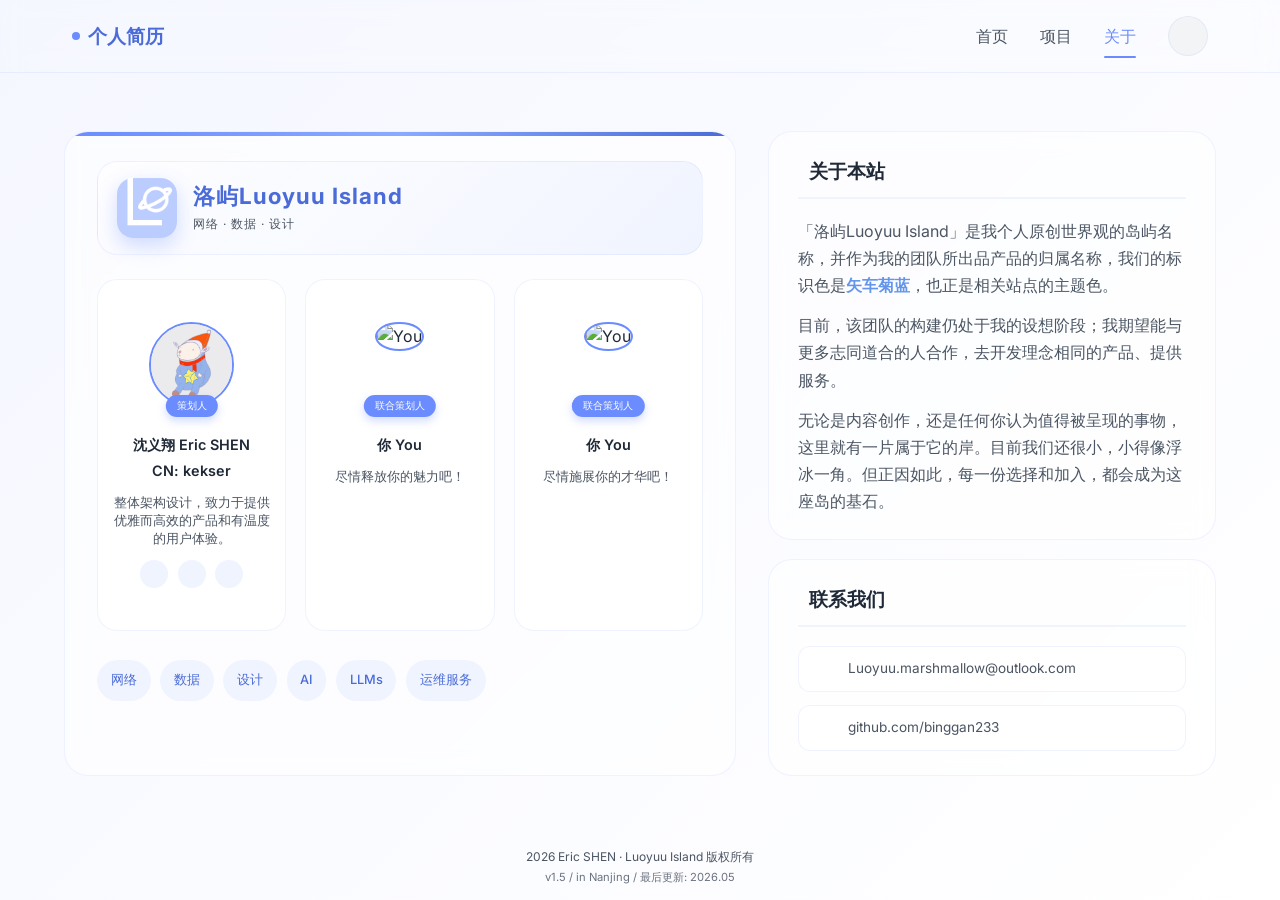
==== commit d37ecc10: "'v1.5'" ====
--- a/about.html
+++ b/about.html
@@ -229,7 +229,7 @@
           2026 Eric SHEN · Luoyuu Island 版权所有
         </p>
         <p class="copyright-small-footer">
-          v1.3 / in Nanjing / 最后更新: 2026.03
+          v1.5 / in Nanjing / 最后更新: 2026.05
         </p>
       </div>
     </main>
